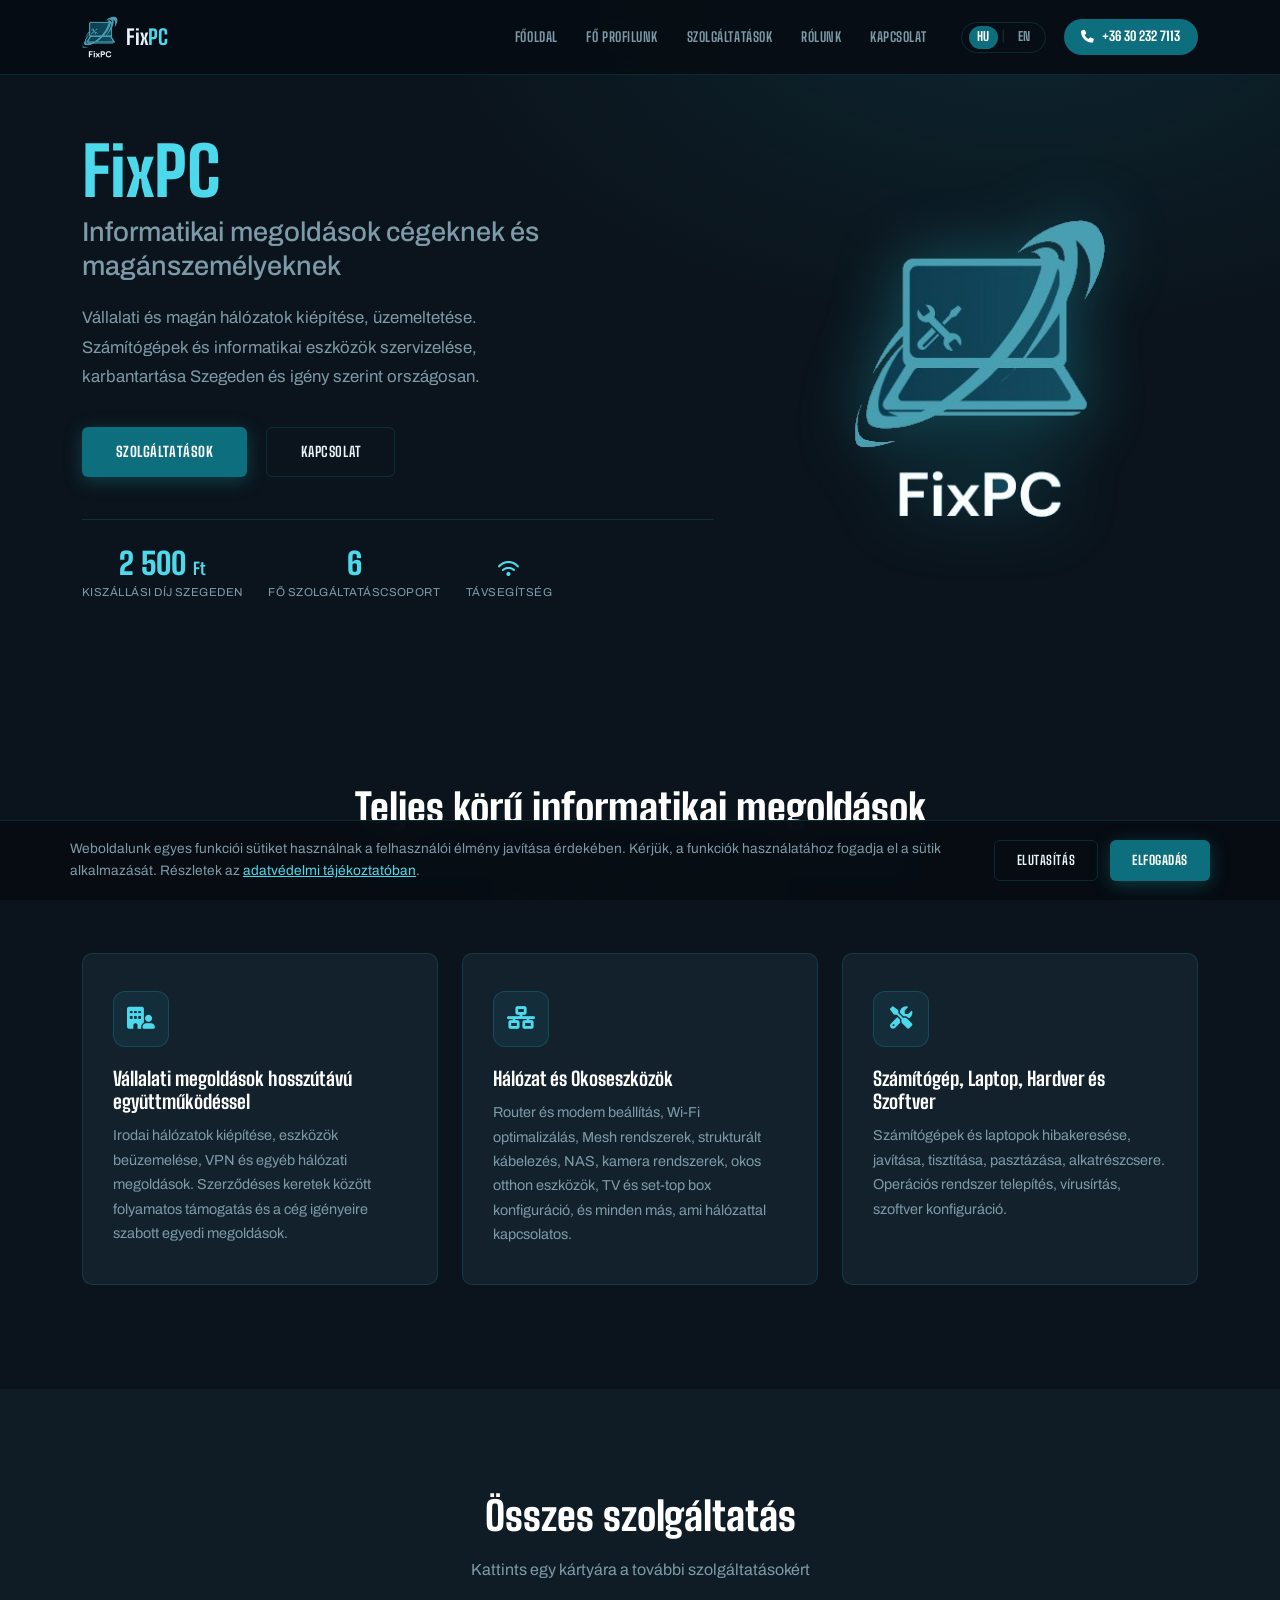
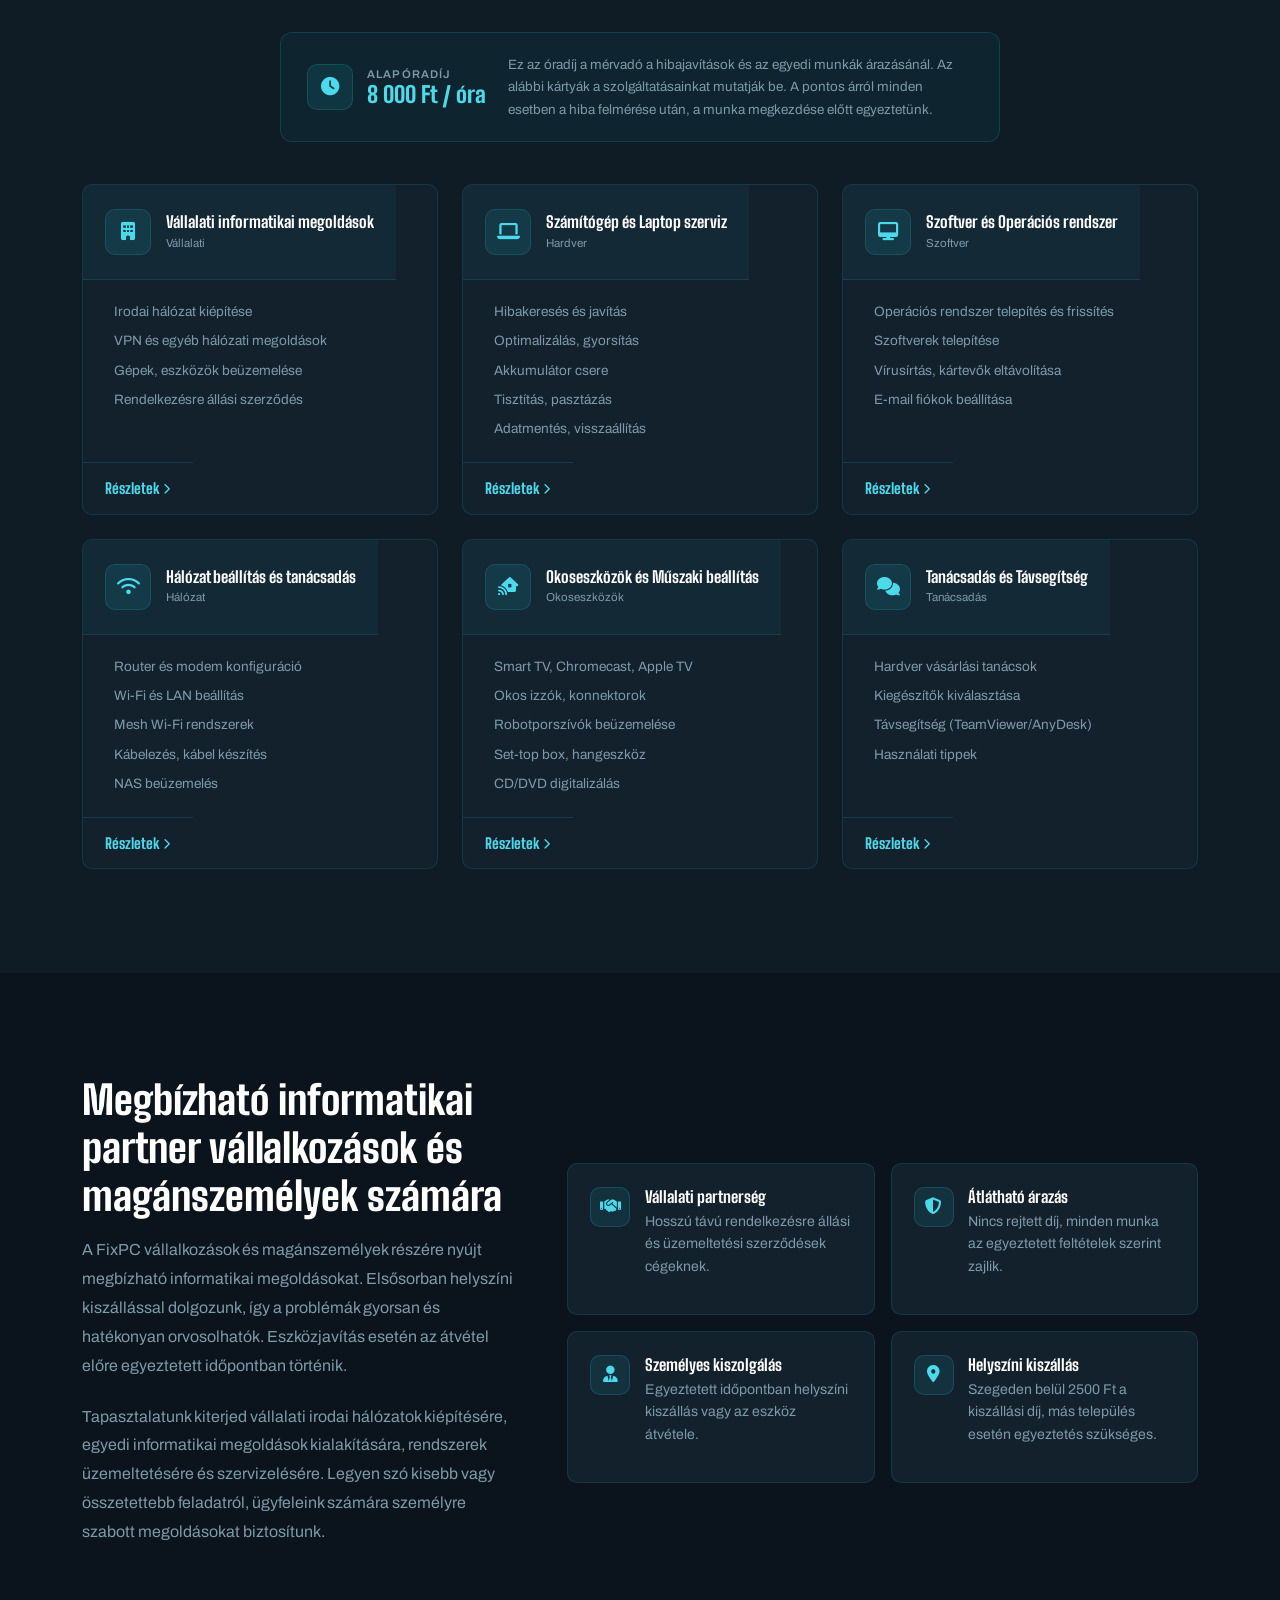
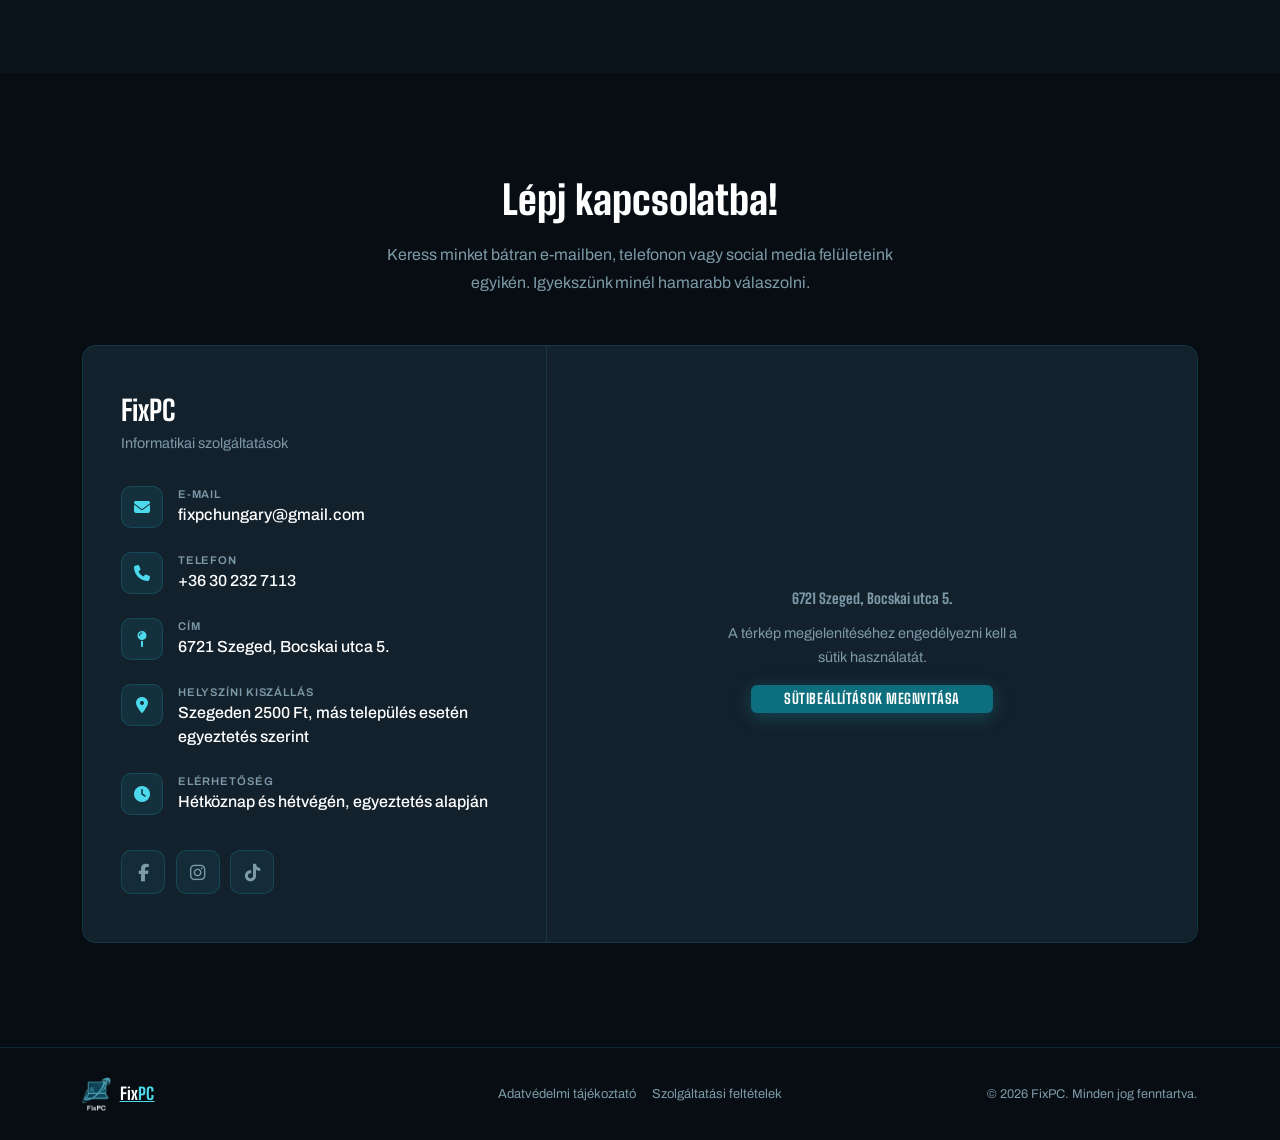
==== index.html @ 089d27c3 "Create cookie banner" ====
<!DOCTYPE html>
<html lang="hu">
<head>
    <meta charset="utf-8" />
    <meta name="viewport" content="width=device-width, initial-scale=1, shrink-to-fit=no" />
    <meta name="description" content="FixPC – Számítógép és laptop szerviz, hálózat beállítás, okoseszközök, IT tanácsadás Szegeden." />
    <title>FixPC – IT Szolgáltatások | Szeged</title>
    <link rel="icon" type="image/png" href="assets/img/Logo.png" />
    <!-- Minden eszköz helyben tárolva – nincs külső CDN-kérés -->
    <link rel="preload" href="assets/fonts/BigShoulders-800-latin.woff2" as="font" type="font/woff2" crossorigin />
    <link rel="preload" href="assets/fonts/BigShoulders-800-latinext.woff2" as="font" type="font/woff2" crossorigin />
    <link rel="preload" href="assets/fonts/Archivo-400-latin.woff2" as="font" type="font/woff2" crossorigin />
    <link rel="preload" href="assets/fonts/Archivo-400-latinext.woff2" as="font" type="font/woff2" crossorigin />
    <link rel="stylesheet" href="vendor/bootstrap.min.css" />
    <link rel="stylesheet" href="css/fonts.css" />
    <link rel="stylesheet" href="css/fontawesome.css" />
    <link rel="stylesheet" href="css/style.css" />
</head>
<body id="page-top">
<!-- Refined-original direction: the site's original dark teal/cyan look, kept close to what was already working, with the AI-generic tells (animated grid background, generic template cards, overused default fonts) removed. Motion is intentionally minimal: a floating hero logo and standard hover feedback are the only animation. See DESIGN.md. -->

<!-- ══════════════ NAVBAR ══════════════ -->
<nav class="navbar navbar-expand-lg fixed-top" id="mainNav">
    <div class="container">
        <a class="navbar-brand" href="#page-top">
            <img src="assets/img/logo-trimmed.png" class="brand-mark" alt="" aria-hidden="true" />
            <span class="brand-word">Fix<span class="pc">PC</span></span>
        </a>
        <button class="navbar-toggler" type="button" data-bs-toggle="collapse" data-bs-target="#navResp" aria-controls="navResp" aria-expanded="false" aria-label="Navigáció">
            <i class="fas fa-bars" aria-hidden="true"></i>
        </button>
        <div class="collapse navbar-collapse" id="navResp">
            <ul class="navbar-nav ms-auto py-4 py-lg-0 align-items-lg-center">
                <li class="nav-item"><a class="nav-link" href="#page-top">Főoldal</a></li>
                <li class="nav-item"><a class="nav-link" href="#services">Fő profilunk</a></li>
                <li class="nav-item"><a class="nav-link" href="#portfolio">Szolgáltatások</a></li>
                <li class="nav-item"><a class="nav-link" href="#about">Rólunk</a></li>
                <li class="nav-item"><a class="nav-link" href="#contact">Kapcsolat</a></li>
                <li class="nav-item ms-lg-2">
                    <div class="lang-toggle">
                        <a href="index.html" class="active" aria-current="true">HU</a>
                        <span>|</span>
                        <a href="index-en.html">EN</a>
                    </div>
                </li>
                <li class="nav-item">
                    <a class="nav-cta" href="tel:+36302327113"><i class="fas fa-phone" aria-hidden="true"></i> +36 30 232 7113</a>
                </li>
            </ul>
        </div>
    </div>
</nav>

<!-- ══════════════ HERO ══════════════ -->
<section id="hero">
    <div class="container">
        <div class="row align-items-center g-4 g-lg-5">

            <div class="col-lg-7">
                <div class="hero-content">
                    <h1 class="hero-title">
                        <span class="hl">FixPC</span>
                        <span class="hero-tagline">Informatikai megoldások cégeknek és magánszemélyeknek</span>
                    </h1>

                    <p class="hero-sub">
                        Vállalati és magán hálózatok kiépítése, üzemeltetése. Számítógépek és
                        informatikai eszközök szervizelése, karbantartása Szegeden és igény szerint országosan.
                    </p>
                    <div>
                        <a class="btn-main" href="#portfolio">Szolgáltatások</a>
                        <a class="btn-out"  href="#contact">Kapcsolat</a>
                    </div>
                    <div class="hero-stats">
                        <div>
                            <div class="stat-num">2 500 <span class="stat-unit">Ft</span></div>
                            <div class="stat-lbl">Kiszállási díj Szegeden</div>
                        </div>
                        <div>
                            <div class="stat-num">6</div>
                            <div class="stat-lbl">Fő szolgáltatáscsoport</div>
                        </div>
                        <div>
                            <div class="stat-num"><i class="fas fa-wifi stat-unit" aria-hidden="true"></i></div>
                            <div class="stat-lbl">Távsegítség</div>
                        </div>
                    </div>
                </div>
            </div>

            <div class="col-lg-5 hero-logo-wrap">
                <div class="hero-logo-halo" aria-hidden="true"></div>
                <img src="assets/img/logo-trimmed.png" class="hero-logo-img" alt="FixPC" />
            </div>

        </div>
    </div>
</section>

<!-- ══════════════ SERVICES (top 3) ══════════════ -->
<section class="sec sec-paper" id="services">
    <div class="container">
        <div class="text-center mb-5 fade-in">
            <h2 class="sec-title">Teljes körű informatikai megoldások</h2>
            <p class="sec-sub">Minden egy helyen, legyen szó akár egy számítógép, laptop szervizeléséről, vagy egy teljes irodai hálózat kiépítéséről.</p>
        </div>
        <div class="row g-4 svc-grid">
            <div class="col-lg-4 fade-in">
                <div class="svc-card">
                    <div class="svc-icon"><i class="fas fa-building-user" aria-hidden="true"></i></div>
                    <h3>Vállalati megoldások hosszútávú együttműködéssel</h3>
                    <p>Irodai hálózatok kiépítése, eszközök beüzemelése, VPN és egyéb hálózati megoldások. Szerződéses keretek között folyamatos támogatás és a cég igényeire szabott egyedi megoldások.</p>
                </div>
            </div>
            <div class="col-lg-4 fade-in">
                <div class="svc-card">
                    <div class="svc-icon"><i class="fas fa-network-wired" aria-hidden="true"></i></div>
                    <h3>Hálózat és Okoseszközök</h3>
                    <p>Router és modem beállítás, Wi-Fi optimalizálás, Mesh rendszerek, strukturált kábelezés, NAS, kamera rendszerek, okos otthon eszközök, TV és set-top box konfiguráció, és minden más, ami hálózattal kapcsolatos.</p>
                </div>
            </div>
            <div class="col-lg-4 fade-in">
                <div class="svc-card">
                    <div class="svc-icon"><i class="fas fa-screwdriver-wrench" aria-hidden="true"></i></div>
                    <h3>Számítógép, Laptop, Hardver és Szoftver</h3>
                    <p>Számítógépek és laptopok hibakeresése, javítása, tisztítása, pasztázása, alkatrészcsere. Operációs rendszer telepítés, vírusírtás, szoftver konfiguráció.</p>
                </div>
            </div>
        </div>
    </div>
</section>

<!-- ══════════════ PORTFOLIO / RÉSZLETES SZOLGÁLTATÁSOK ══════════════ -->
<section class="sec sec-deep" id="portfolio">
    <div class="container">
        <div class="text-center mb-5 fade-in">
            <h2 class="sec-title">Összes szolgáltatás</h2>
            <p class="sec-sub">Kattints egy kártyára a további szolgáltatásokért</p>
        </div>

        <div class="rate-box fade-in">
            <div class="rate-main">
                <i class="fas fa-clock" aria-hidden="true"></i>
                <div>
                    <div class="rate-lbl">Alap óradíj</div>
                    <div class="rate-val">8 000 Ft / óra</div>
                </div>
            </div>
            <p class="rate-note">
                Ez az óradíj a mérvadó a hibajavítások és az egyedi munkák árazásánál.
                Az alábbi kártyák a szolgáltatásainkat mutatják be. A pontos árról minden esetben
                a hiba felmérése után, a munka megkezdése előtt egyeztetünk.
            </p>
        </div>

        <div class="row g-4" id="portfolio-grid">

            <!-- ── Kártya 6: Vállalati ── -->
            <div class="col-lg-4 col-md-6 portfolio-item fade-in">
                <button type="button" class="p-card" data-bs-toggle="modal" data-bs-target="#m6">
                    <div class="p-card-head">
                        <div class="p-card-icon"><i class="fas fa-building" aria-hidden="true"></i></div>
                        <div>
                            <h3>Vállalati informatikai megoldások</h3>
                            <div class="cat">Vállalati</div>
                        </div>
                    </div>
                    <div class="p-card-body">
                        <ul>
                            <li><i class="fas fa-check" aria-hidden="true"></i>Irodai hálózat kiépítése</li>
                            <li><i class="fas fa-check" aria-hidden="true"></i>VPN és egyéb hálózati megoldások</li>
                            <li><i class="fas fa-check" aria-hidden="true"></i>Gépek, eszközök beüzemelése</li>
                            <li><i class="fas fa-check" aria-hidden="true"></i>Rendelkezésre állási szerződés</li>
                        </ul>
                    </div>
                    <div class="p-card-foot">
                        <span class="details-link">Részletek <i class="fas fa-chevron-right fa-xs" aria-hidden="true"></i></span>
                    </div>
                </button>
            </div>

            <!-- ── Kártya 1: Hardver szerviz ── -->
            <div class="col-lg-4 col-md-6 portfolio-item fade-in">
                <button type="button" class="p-card" data-bs-toggle="modal" data-bs-target="#m1">
                    <div class="p-card-head">
                        <div class="p-card-icon"><i class="fas fa-laptop" aria-hidden="true"></i></div>
                        <div>
                            <h3>Számítógép és Laptop szerviz</h3>
                            <div class="cat">Hardver</div>
                        </div>
                    </div>
                    <div class="p-card-body">
                        <ul>
                            <li><i class="fas fa-check" aria-hidden="true"></i>Hibakeresés és javítás</li>
                            <li><i class="fas fa-check" aria-hidden="true"></i>Optimalizálás, gyorsítás</li>
                            <li><i class="fas fa-check" aria-hidden="true"></i>Akkumulátor csere</li>
                            <li><i class="fas fa-check" aria-hidden="true"></i>Tisztítás, pasztázás</li>
                            <li><i class="fas fa-check" aria-hidden="true"></i>Adatmentés, visszaállítás</li>
                        </ul>
                    </div>
                    <div class="p-card-foot">
                        <span class="details-link">Részletek <i class="fas fa-chevron-right fa-xs" aria-hidden="true"></i></span>
                    </div>
                </button>
            </div>

            <!-- ── Kártya 2: Szoftver és Operációs rendszer ── -->
            <div class="col-lg-4 col-md-6 portfolio-item fade-in">
                <button type="button" class="p-card" data-bs-toggle="modal" data-bs-target="#m2">
                    <div class="p-card-head">
                        <div class="p-card-icon"><i class="fas fa-desktop" aria-hidden="true"></i></div>
                        <div>
                            <h3>Szoftver és Operációs rendszer</h3>
                            <div class="cat">Szoftver</div>
                        </div>
                    </div>
                    <div class="p-card-body">
                        <ul>
                            <li><i class="fas fa-check" aria-hidden="true"></i>Operációs rendszer telepítés és frissítés</li>
                            <li><i class="fas fa-check" aria-hidden="true"></i>Szoftverek telepítése</li>
                            <li><i class="fas fa-check" aria-hidden="true"></i>Vírusírtás, kártevők eltávolítása</li>
                            <li><i class="fas fa-check" aria-hidden="true"></i>E-mail fiókok beállítása</li>
                        </ul>
                    </div>
                    <div class="p-card-foot">
                        <span class="details-link">Részletek <i class="fas fa-chevron-right fa-xs" aria-hidden="true"></i></span>
                    </div>
                </button>
            </div>

            <!-- ── Kártya 3: Hálózat ── -->
            <div class="col-lg-4 col-md-6 portfolio-item fade-in">
                <button type="button" class="p-card" data-bs-toggle="modal" data-bs-target="#m3">
                    <div class="p-card-head">
                        <div class="p-card-icon"><i class="fas fa-wifi" aria-hidden="true"></i></div>
                        <div>
                            <h3>Hálózat beállítás és tanácsadás</h3>
                            <div class="cat">Hálózat</div>
                        </div>
                    </div>
                    <div class="p-card-body">
                        <ul>
                            <li><i class="fas fa-check" aria-hidden="true"></i>Router és modem konfiguráció</li>
                            <li><i class="fas fa-check" aria-hidden="true"></i>Wi-Fi és LAN beállítás</li>
                            <li><i class="fas fa-check" aria-hidden="true"></i>Mesh Wi-Fi rendszerek</li>
                            <li><i class="fas fa-check" aria-hidden="true"></i>Kábelezés, kábel készítés</li>
                            <li><i class="fas fa-check" aria-hidden="true"></i>NAS beüzemelés</li>
                        </ul>
                    </div>
                    <div class="p-card-foot">
                        <span class="details-link">Részletek <i class="fas fa-chevron-right fa-xs" aria-hidden="true"></i></span>
                    </div>
                </button>
            </div>

            <!-- ── Kártya 4: Okoseszközök ── -->
            <div class="col-lg-4 col-md-6 portfolio-item fade-in">
                <button type="button" class="p-card" data-bs-toggle="modal" data-bs-target="#m4">
                    <div class="p-card-head">
                        <div class="p-card-icon"><i class="fas fa-house-signal" aria-hidden="true"></i></div>
                        <div>
                            <h3>Okoseszközök és Műszaki beállítás</h3>
                            <div class="cat">Okoseszközök</div>
                        </div>
                    </div>
                    <div class="p-card-body">
                        <ul>
                            <li><i class="fas fa-check" aria-hidden="true"></i>Smart TV, Chromecast, Apple TV</li>
                            <li><i class="fas fa-check" aria-hidden="true"></i>Okos izzók, konnektorok</li>
                            <li><i class="fas fa-check" aria-hidden="true"></i>Robotporszívók beüzemelése</li>
                            <li><i class="fas fa-check" aria-hidden="true"></i>Set-top box, hangeszköz</li>
                            <li><i class="fas fa-check" aria-hidden="true"></i>CD/DVD digitalizálás</li>
                        </ul>
                    </div>
                    <div class="p-card-foot">
                        <span class="details-link">Részletek <i class="fas fa-chevron-right fa-xs" aria-hidden="true"></i></span>
                    </div>
                </button>
            </div>

            <!-- ── Kártya 5: Tanácsadás & Távsegítség ── -->
            <div class="col-lg-4 col-md-6 portfolio-item fade-in">
                <button type="button" class="p-card" data-bs-toggle="modal" data-bs-target="#m5">
                    <div class="p-card-head">
                        <div class="p-card-icon"><i class="fas fa-comments" aria-hidden="true"></i></div>
                        <div>
                            <h3>Tanácsadás és Távsegítség</h3>
                            <div class="cat">Tanácsadás</div>
                        </div>
                    </div>
                    <div class="p-card-body">
                        <ul>
                            <li><i class="fas fa-check" aria-hidden="true"></i>Hardver vásárlási tanácsok</li>
                            <li><i class="fas fa-check" aria-hidden="true"></i>Kiegészítők kiválasztása</li>
                            <li><i class="fas fa-check" aria-hidden="true"></i>Távsegítség (TeamViewer/AnyDesk)</li>
                            <li><i class="fas fa-check" aria-hidden="true"></i>Használati tippek</li>
                        </ul>
                    </div>
                    <div class="p-card-foot">
                        <span class="details-link">Részletek <i class="fas fa-chevron-right fa-xs" aria-hidden="true"></i></span>
                    </div>
                </button>
            </div>

        </div><!-- /portfolio-grid -->
    </div>
</section>

<!-- ══════════════ ABOUT / GARANCIÁK ══════════════ -->
<section class="sec sec-paper" id="about">
    <div class="container">
        <div class="row align-items-center g-5">
            <div class="col-lg-5 fade-in about-copy">
                <h2 class="sec-title">Megbízható informatikai partner vállalkozások és magánszemélyek számára</h2>
                <p>
                    A FixPC vállalkozások és magánszemélyek részére nyújt megbízható informatikai
                    megoldásokat. Elsősorban helyszíni kiszállással dolgozunk, így a problémák
                    gyorsan és hatékonyan orvosolhatók. Eszközjavítás esetén az átvétel előre
                    egyeztetett időpontban történik.
                </p>
                <p>
                    Tapasztalatunk kiterjed vállalati irodai hálózatok kiépítésére, egyedi informatikai
                    megoldások kialakítására, rendszerek üzemeltetésére és szervizelésére. Legyen szó
                    kisebb vagy összetettebb feladatról, ügyfeleink számára személyre szabott megoldásokat
                    biztosítunk.
                </p>
            </div>
            <div class="col-lg-7 fade-in">
                <div class="row g-3">
                    <div class="col-sm-6">
                        <div class="about-card">
                            <div class="check-badge"><i class="fas fa-handshake" aria-hidden="true"></i></div>
                            <div>
                                <h3>Vállalati partnerség</h3>
                                <p>Hosszú távú rendelkezésre állási és üzemeltetési szerződések cégeknek.</p>
                            </div>
                        </div>
                    </div>
                    <div class="col-sm-6">
                        <div class="about-card">
                            <div class="check-badge"><i class="fas fa-shield-halved" aria-hidden="true"></i></div>
                            <div>
                                <h3>Átlátható árazás</h3>
                                <p>Nincs rejtett díj, minden munka az egyeztetett feltételek szerint zajlik.</p>
                            </div>
                        </div>
                    </div>
                    <div class="col-sm-6">
                        <div class="about-card">
                            <div class="check-badge"><i class="fas fa-user-tie" aria-hidden="true"></i></div>
                            <div>
                                <h3>Személyes kiszolgálás</h3>
                                <p>Egyeztetett időpontban helyszíni kiszállás vagy az eszköz átvétele.</p>
                            </div>
                        </div>
                    </div>
                    <div class="col-sm-6">
                        <div class="about-card">
                            <div class="check-badge"><i class="fas fa-location-dot" aria-hidden="true"></i></div>
                            <div>
                                <h3>Helyszíni kiszállás</h3>
                                <p>Szegeden belül 2500 Ft a kiszállási díj, más település esetén egyeztetés szükséges.</p>
                            </div>
                        </div>
                    </div>
                </div>
            </div>
        </div>
    </div>
</section>

<!-- ══════════════ CONTACT ══════════════ -->
<section class="sec sec-night" id="contact">
    <div class="container">
        <div class="text-center mb-5 fade-in">
            <h2 class="sec-title">Lépj kapcsolatba!</h2>
            <p class="sec-sub">Keress minket bátran e-mailben, telefonon vagy social media felületeink egyikén. Igyekszünk minél hamarabb válaszolni.</p>
        </div>

        <div class="contact-wrap fade-in">
            <div class="row g-0">
                <!-- Bal panel -->
                <div class="col-lg-5">
                    <div class="c-panel-left h-100">
                        <h3>FixPC</h3>
                        <p class="c-sub">Informatikai szolgáltatások</p>

                        <div class="c-item">
                            <div class="c-icon"><i class="fas fa-envelope" aria-hidden="true"></i></div>
                            <div>
                                <div class="c-lbl">E-mail</div>
                                <div class="c-val"><a href="mailto:fixpchungary@gmail.com">fixpchungary@gmail.com</a></div>
                            </div>
                        </div>
                        <div class="c-item">
                            <div class="c-icon"><i class="fas fa-phone" aria-hidden="true"></i></div>
                            <div>
                                <div class="c-lbl">Telefon</div>
                                <div class="c-val"><a href="tel:+36302327113">+36 30 232 7113</a></div>
                            </div>
                        </div>
                        <div class="c-item">
                            <div class="c-icon"><i class="fas fa-map-pin" aria-hidden="true"></i></div>
                            <div>
                                <div class="c-lbl">Cím</div>
                                <div class="c-val">6721 Szeged, Bocskai utca 5.</div>
                            </div>
                        </div>
                        <div class="c-item">
                            <div class="c-icon"><i class="fas fa-location-dot" aria-hidden="true"></i></div>
                            <div>
                                <div class="c-lbl">Helyszíni kiszállás</div>
                                <div class="c-val">Szegeden 2500 Ft, más település esetén egyeztetés szerint</div>
                            </div>
                        </div>
                        <div class="c-item">
                            <div class="c-icon"><i class="fas fa-clock" aria-hidden="true"></i></div>
                            <div>
                                <div class="c-lbl">Elérhetőség</div>
                                <div class="c-val">Hétköznap és hétvégén, egyeztetés alapján</div>
                            </div>
                        </div>

                        <div class="social-row">
                            <a href="https://www.facebook.com/FixPCSzeged/" target="_blank" rel="noopener" class="soc-btn" title="Facebook" aria-label="FixPC Facebook oldala">
                                <i class="fab fa-facebook-f" aria-hidden="true"></i>
                            </a>
                            <a href="https://www.instagram.com/fixpchungary" target="_blank" rel="noopener" class="soc-btn" title="Instagram" aria-label="FixPC Instagram oldala">
                                <i class="fab fa-instagram" aria-hidden="true"></i>
                            </a>
                            <a href="https://www.tiktok.com/@fixpchungary" target="_blank" rel="noopener" class="soc-btn" title="TikTok" aria-label="FixPC TikTok oldala">
                                <i class="fab fa-tiktok" aria-hidden="true"></i>
                            </a>
                        </div>
                    </div>
                </div>
                <!-- Jobb panel -->
                <div class="col-lg-7">
                    <div class="c-panel-right c-panel-map h-100">
                        <div class="map-wrap">
                            <div class="map-consent" id="mapConsent">
                                <i class="fas fa-map-location-dot" aria-hidden="true"></i>
                                <p class="map-consent-address">6721 Szeged, Bocskai utca 5.</p>
                                <p>A térkép megjelenítéséhez engedélyezni kell a sütik használatát.</p>
                                <button type="button" class="btn-main" id="mapConsentBtn">Sütibeállítások megnyitása</button>
                            </div>
                            <button type="button" class="map-wake" data-map-wake aria-label="Térkép aktiválása görgetéshez">
                                <i class="fas fa-location-dot" aria-hidden="true"></i>
                            </button>
                            <iframe
                                id="mapIframe"
                                data-src="https://www.google.com/maps/embed?pb=!1m18!1m12!1m3!1d2758.6304571776454!2d20.14565387673573!3d46.25757378015459!2m3!1f0!2f0!3f0!3m2!1i1024!2i768!4f13.1!3m3!1m2!1s0x4744880cb0ceeddf%3A0xbdc6b4c98947dcdf!2sSzeged%2C%20Bocskai%20u.%205%2C%206721!5e0!3m2!1shu!2shu!4v1785677727695!5m2!1shu!2shu"
                                title="FixPC, 6721 Szeged, Bocskai utca 5. térkép"
                                loading="lazy"
                                allowfullscreen
                                referrerpolicy="strict-origin-when-cross-origin"></iframe>
                        </div>
                    </div>
                </div>
            </div>
        </div>
    </div>
</section>

<!-- ══════════════ FOOTER ══════════════ -->
<footer>
    <div class="container">
        <div class="row align-items-center g-3">
            <div class="col-md-3 foot-logo">
                <a href="index.html" class="foot-logo">
                    <img src="assets/img/logo-trimmed.png" alt="" aria-hidden="true" />
                    <span class="brand-word">Fix<span class="pc">PC</span></span>
                </a>
            </div>
            <div class="col-md-6 text-center">
                <div class="foot-links justify-content-center d-flex flex-wrap gap-3">
                    <a href="privacy-policy.html">Adatvédelmi tájékoztató</a>
                    <a href="terms.html">Szolgáltatási feltételek</a>
                </div>
            </div>
            <div class="col-md-3 text-md-end">
                <div class="foot-copy">© <span id="year"></span> FixPC. Minden jog fenntartva.</div>
            </div>
        </div>
    </div>
</footer>

<!-- Mobil hívógomb -->
<a class="tap-call" href="tel:+36302327113" aria-label="Hívás: +36 30 232 7113">
    <i class="fas fa-phone" aria-hidden="true"></i>
</a>

<!-- ══════════════ COOKIE BANNER ══════════════ -->
<div class="cookie-banner" id="cookieBanner" role="dialog" aria-live="polite" aria-label="Sütik kezelése">
    <div class="cookie-banner-inner">
        <p>Weboldalunk egyes funkciói sütiket használnak a felhasználói élmény javítása érdekében. Kérjük, a funkciók használatához fogadja el a sütik alkalmazását. Részletek az <a href="privacy-policy.html">adatvédelmi tájékoztatóban</a>.</p>
        <div class="cookie-banner-actions">
            <button type="button" class="btn-out" id="cookieReject">Elutasítás</button>
            <button type="button" class="btn-main" id="cookieAccept">Elfogadás</button>
        </div>
    </div>
</div>

<!-- ══════════════ MODALS ══════════════ -->

<!-- M1: Számítógép & Laptop szerviz -->
<div class="modal fade portfolio-modal" id="m1" tabindex="-1" aria-hidden="true" aria-labelledby="m1Title">
    <div class="modal-dialog modal-dialog-centered modal-dialog-scrollable">
        <div class="modal-content">
            <div class="modal-header">
                <div style="display:flex;align-items:center;gap:.9rem">
                    <div class="p-card-icon"><i class="fas fa-laptop" aria-hidden="true"></i></div>
                    <h2 class="modal-title" id="m1Title">Számítógép és Laptop szerviz</h2>
                </div>
                <button type="button" class="btn-close" data-bs-dismiss="modal" aria-label="Bezárás"></button>
            </div>
            <div class="modal-body">
                <p class="modal-intro">Teljes körű hardver szerviz számítógépekhez és laptopokhoz.</p>
                <div class="svc-group-label">Hibaelhárítás</div>
                <div class="svc-line">
                    <div class="svc-line-name"><i class="fas fa-magnifying-glass" aria-hidden="true"></i>Hibakeresés és diagnosztika</div>
                </div>
                <div class="svc-line">
                    <div class="svc-line-name"><i class="fas fa-wrench" aria-hidden="true"></i>Javítás</div>
                </div>
                <div class="svc-line">
                    <div class="svc-line-name"><i class="fas fa-gauge-high" aria-hidden="true"></i>Számítógép / laptop optimalizálása, gyorsítása</div>
                </div>
                <div class="svc-group-label">Karbantartás</div>
                <div class="svc-line">
                    <div class="svc-line-name"><i class="fas fa-battery-half" aria-hidden="true"></i>Laptop akkumulátor csere</div>
                </div>
                <div class="svc-line">
                    <div class="svc-line-name"><i class="fas fa-microchip" aria-hidden="true"></i>Hardver csere / bővítés (RAM, SSD stb.)</div>
                </div>
                <div class="svc-line">
                    <div class="svc-line-name"><i class="fas fa-broom" aria-hidden="true"></i>Belső tisztítás (por eltávolítás)</div>
                </div>
                <div class="svc-line">
                    <div class="svc-line-name"><i class="fas fa-temperature-half" aria-hidden="true"></i>Termikus paszta csere (pasztázás)</div>
                </div>
                <div class="svc-group-label">Adatmentés</div>
                <div class="svc-line">
                    <div class="svc-line-name"><i class="fas fa-hard-drive" aria-hidden="true"></i>Adatmentés (meglévő meghajtóról)</div>
                </div>
                <div class="svc-line">
                    <div class="svc-line-name"><i class="fas fa-rotate-left" aria-hidden="true"></i>Adatvisszaállítás (törölt / sérült)</div>
                </div>
                <div class="modal-callout">
                    <i class="fas fa-info-circle me-1" aria-hidden="true"></i>
                    <strong>Kiszállás Szegeden belül: 2 500 Ft.</strong> Alap óradíj: 8 000 Ft / óra, az alkatrészek ára ezen felül értendő. A pontos árról a hiba felmérése után, a munka megkezdése előtt egyeztetünk.
                </div>
                <a class="modal-contact-cta" href="#contact"><i class="fas fa-envelope" aria-hidden="true"></i>Kapcsolatfelvétel</a>
            </div>
        </div>
    </div>
</div>

<!-- M2: Szoftver és Operációs rendszer -->
<div class="modal fade portfolio-modal" id="m2" tabindex="-1" aria-hidden="true" aria-labelledby="m2Title">
    <div class="modal-dialog modal-dialog-centered modal-dialog-scrollable">
        <div class="modal-content">
            <div class="modal-header">
                <div style="display:flex;align-items:center;gap:.9rem">
                    <div class="p-card-icon"><i class="fas fa-desktop" aria-hidden="true"></i></div>
                    <h2 class="modal-title" id="m2Title">Szoftver és Operációs rendszer</h2>
                </div>
                <button type="button" class="btn-close" data-bs-dismiss="modal" aria-label="Bezárás"></button>
            </div>
            <div class="modal-body">
                <p class="modal-intro">Szoftver telepítéstől a vírusírtáson át az e-mail beállításig minden, Windows és Linux rendszereken egyaránt.</p>
                <div class="svc-line">
                    <div class="svc-line-name"><i class="fas fa-download" aria-hidden="true"></i>Operációs rendszer telepítés (Windows / Linux)</div>
                </div>
                <div class="svc-line">
                    <div class="svc-line-name"><i class="fas fa-arrow-up-right-dots" aria-hidden="true"></i>Operációs rendszer frissítés, migráció</div>
                </div>
                <div class="svc-line">
                    <div class="svc-line-name"><i class="fas fa-compact-disc" aria-hidden="true"></i>Szoftverek telepítése és beállítása (Office, böngésző stb.)</div>
                </div>
                <div class="svc-line">
                    <div class="svc-line-name"><i class="fas fa-shield-virus" aria-hidden="true"></i>Vírusírtás, kártevők teljes eltávolítása</div>
                </div>
                <div class="svc-line">
                    <div class="svc-line-name"><i class="fas fa-envelope-circle-check" aria-hidden="true"></i>E-mail fiók beállítása (Outlook, Gmail, IMAP/POP)</div>
                </div>
                <div class="modal-callout">
                    <i class="fas fa-info-circle me-1" aria-hidden="true"></i>
                    <strong>Kiszállás Szegeden belül: 2 500 Ft.</strong> Alap óradíj: 8 000 Ft / óra, az alkatrészek ára ezen felül értendő. A pontos árról a hiba felmérése után, a munka megkezdése előtt egyeztetünk.
                </div>
                <a class="modal-contact-cta" href="#contact"><i class="fas fa-envelope" aria-hidden="true"></i>Kapcsolatfelvétel</a>
            </div>
        </div>
    </div>
</div>

<!-- M3: Hálózat -->
<div class="modal fade portfolio-modal" id="m3" tabindex="-1" aria-hidden="true" aria-labelledby="m3Title">
    <div class="modal-dialog modal-dialog-centered modal-dialog-scrollable">
        <div class="modal-content">
            <div class="modal-header">
                <div style="display:flex;align-items:center;gap:.9rem">
                    <div class="p-card-icon"><i class="fas fa-wifi" aria-hidden="true"></i></div>
                    <h2 class="modal-title" id="m3Title">Hálózat beállítás és tanácsadás</h2>
                </div>
                <button type="button" class="btn-close" data-bs-dismiss="modal" aria-label="Bezárás"></button>
            </div>
            <div class="modal-body">
                <p class="modal-intro">Otthoni és irodai hálózatok tervezése, kiépítése és konfigurálása, az egyszerű router beállítástól a komplex Mesh rendszerig.</p>
                <div class="svc-group-label">Wi-Fi és lefedettség</div>
                <div class="svc-line">
                    <div class="svc-line-name"><i class="fas fa-tower-broadcast" aria-hidden="true"></i>Router / modem konfiguráció</div>
                </div>
                <div class="svc-line">
                    <div class="svc-line-name"><i class="fas fa-wifi" aria-hidden="true"></i>Wi-Fi optimalizálás, csatorna beállítás</div>
                </div>
                <div class="svc-line">
                    <div class="svc-line-name"><i class="fas fa-circle-nodes" aria-hidden="true"></i>Mesh Wi-Fi rendszer beüzemelése</div>
                </div>
                <div class="svc-line">
                    <div class="svc-line-name"><i class="fas fa-signal" aria-hidden="true"></i>Wi-Fi hatótáv növelése (repeater, access point)</div>
                </div>
                <div class="svc-group-label">Vezetékes hálózat</div>
                <div class="svc-line">
                    <div class="svc-line-name"><i class="fas fa-ethernet" aria-hidden="true"></i>LAN hálózat kiépítése</div>
                </div>
                <div class="svc-line">
                    <div class="svc-line-name"><i class="fas fa-cable-car" aria-hidden="true"></i>Kábelezés, UTP kábel készítés, elvezetés</div>
                </div>
                <div class="svc-group-label">Csatlakoztatott eszközök</div>
                <div class="svc-line">
                    <div class="svc-line-name"><i class="fas fa-plug" aria-hidden="true"></i>Nyomtató / okoseszköz hálózatra csatlakoztatása</div>
                </div>
                <div class="svc-line">
                    <div class="svc-line-name"><i class="fas fa-camera" aria-hidden="true"></i>Kamera rendszerhez hálózati beállítások</div>
                </div>
                <div class="svc-line">
                    <div class="svc-line-name"><i class="fas fa-server" aria-hidden="true"></i>NAS beüzemelés</div>
                </div>
                <div class="modal-callout">
                    <i class="fas fa-info-circle me-1" aria-hidden="true"></i>
                    <strong>Kiszállás Szegeden belül: 2 500 Ft.</strong> Alap óradíj: 8 000 Ft / óra, az alkatrészek ára ezen felül értendő. A pontos árról a hiba felmérése után, a munka megkezdése előtt egyeztetünk. Összetettebb hálózati projekteknél egyedi árajánlatot adunk.
                </div>
                <a class="modal-contact-cta" href="#contact"><i class="fas fa-envelope" aria-hidden="true"></i>Kapcsolatfelvétel</a>
            </div>
        </div>
    </div>
</div>

<!-- M4: Okoseszközök -->
<div class="modal fade portfolio-modal" id="m4" tabindex="-1" aria-hidden="true" aria-labelledby="m4Title">
    <div class="modal-dialog modal-dialog-centered modal-dialog-scrollable">
        <div class="modal-content">
            <div class="modal-header">
                <div style="display:flex;align-items:center;gap:.9rem">
                    <div class="p-card-icon"><i class="fas fa-house-signal" aria-hidden="true"></i></div>
                    <h2 class="modal-title" id="m4Title">Okoseszközök és Műszaki beállítások</h2>
                </div>
                <button type="button" class="btn-close" data-bs-dismiss="modal" aria-label="Bezárás"></button>
            </div>
            <div class="modal-body">
                <p class="modal-intro">Modern okoseszközök beüzemelése és konfigurálása, hogy minden a helyén legyen.</p>
                <div class="svc-group-label">Szórakoztató elektronika</div>
                <div class="svc-line">
                    <div class="svc-line-name"><i class="fas fa-tv" aria-hidden="true"></i>TV / Smart TV bekonfigurálás, alkalmazások beállítása</div>
                </div>
                <div class="svc-line">
                    <div class="svc-line-name"><i class="fas fa-satellite-dish" aria-hidden="true"></i>Set-top box, hangeszköz beállítás</div>
                </div>
                <div class="svc-line">
                    <div class="svc-line-name"><i class="fab fa-chromecast" style="font-size:.82rem" aria-hidden="true"></i>Chromecast / Apple TV / Android TV beállítás</div>
                </div>
                <div class="svc-line">
                    <div class="svc-line-name"><i class="fas fa-compact-disc" aria-hidden="true"></i>CD / DVD digitalizálás</div>
                </div>
                <div class="svc-group-label">Okosotthon</div>
                <div class="svc-line">
                    <div class="svc-line-name"><i class="fas fa-lightbulb" aria-hidden="true"></i>Okos izzók, okos konnektorok beüzemelése</div>
                </div>
                <div class="svc-line">
                    <div class="svc-line-name"><i class="fas fa-robot" aria-hidden="true"></i>Robotporszívó beüzemelése, térképezése</div>
                </div>
                <div class="svc-line">
                    <div class="svc-line-name"><i class="fas fa-home" aria-hidden="true"></i>Egyéb okoseszközök konfigurálása</div>
                </div>
                <div class="modal-callout">
                    <i class="fas fa-info-circle me-1" aria-hidden="true"></i>
                    <strong>Kiszállás Szegeden belül: 2 500 Ft.</strong> Alap óradíj: 8 000 Ft / óra, az alkatrészek ára ezen felül értendő. A pontos árról a hiba felmérése után, a munka megkezdése előtt egyeztetünk.
                </div>
                <a class="modal-contact-cta" href="#contact"><i class="fas fa-envelope" aria-hidden="true"></i>Kapcsolatfelvétel</a>
            </div>
        </div>
    </div>
</div>

<!-- M5: Tanácsadás & Távsegítség -->
<div class="modal fade portfolio-modal" id="m5" tabindex="-1" aria-hidden="true" aria-labelledby="m5Title">
    <div class="modal-dialog modal-dialog-centered modal-dialog-scrollable">
        <div class="modal-content">
            <div class="modal-header">
                <div style="display:flex;align-items:center;gap:.9rem">
                    <div class="p-card-icon"><i class="fas fa-comments" aria-hidden="true"></i></div>
                    <h2 class="modal-title" id="m5Title">Tanácsadás és Távsegítség</h2>
                </div>
                <button type="button" class="btn-close" data-bs-dismiss="modal" aria-label="Bezárás"></button>
            </div>
            <div class="modal-body">
                <p class="modal-intro">Vásárlás előtt állsz? Segítségre van szükséged? Szívesen segítünk megtalálni a számodra ideális megoldást.</p>
                <div class="svc-line">
                    <div class="svc-line-name"><i class="fas fa-laptop" aria-hidden="true"></i>Számítógép / laptop vásárlási tanácsadás</div>
                </div>
                <div class="svc-line">
                    <div class="svc-line-name"><i class="fas fa-memory" aria-hidden="true"></i>Hardver / kiegészítő kiválasztása (RAM, SSD, monitor stb.)</div>
                </div>
                <div class="svc-line">
                    <div class="svc-line-name"><i class="fas fa-lightbulb" aria-hidden="true"></i>Általános informatikai tippek, optimalizálás</div>
                </div>
                <div class="svc-line">
                    <div class="svc-line-name"><i class="fas fa-display" aria-hidden="true"></i>Távsegítség TeamViewer / AnyDesk segítségével</div>
                </div>
                <div class="modal-callout is-warning">
                    <div class="callout-flag"><i class="fas fa-exclamation-circle" aria-hidden="true"></i>Figyelem</div>
                    <strong>Távsegítség:</strong> Meglévő ügyfelek részére, vagy előzetes konzultáció után érhető el. Új ügyfeleknek először személyes vagy telefonos egyeztetést javaslunk.
                </div>
                <a class="modal-contact-cta" href="#contact"><i class="fas fa-envelope" aria-hidden="true"></i>Kapcsolatfelvétel</a>
            </div>
        </div>
    </div>
</div>

<!-- M6: Vállalati -->
<div class="modal fade portfolio-modal" id="m6" tabindex="-1" aria-hidden="true" aria-labelledby="m6Title">
    <div class="modal-dialog modal-dialog-centered modal-dialog-scrollable">
        <div class="modal-content">
            <div class="modal-header">
                <div style="display:flex;align-items:center;gap:.9rem">
                    <div class="p-card-icon"><i class="fas fa-building" aria-hidden="true"></i></div>
                    <h2 class="modal-title" id="m6Title">Vállalati informatikai megoldások</h2>
                </div>
                <button type="button" class="btn-close" data-bs-dismiss="modal" aria-label="Bezárás"></button>
            </div>
            <div class="modal-body">
                <p class="modal-intro">Komplex vállalati informatikai megoldásokat biztosítunk a tervezéstől a kivitelezésig. Szolgáltatásaink közé tartozik irodai hálózatok kiépítése, VPN-hozzáférések kialakítása, valamint informatikai eszközök üzembe helyezése.</p>
                <div class="svc-group-label">Hálózat és eszközök</div>
                <div class="svc-line">
                    <div class="svc-line-name"><i class="fas fa-network-wired" aria-hidden="true"></i>Irodai / ipari hálózat kiépítése</div>
                </div>
                <div class="svc-line">
                    <div class="svc-line-name"><i class="fas fa-shield-halved" aria-hidden="true"></i>VPN kiépítés és konfigurálás</div>
                </div>
                <div class="svc-line">
                    <div class="svc-line-name"><i class="fas fa-desktop" aria-hidden="true"></i>Számítógépek, munkaállomások beüzemelése</div>
                </div>
                <div class="svc-line">
                    <div class="svc-line-name"><i class="fas fa-print" aria-hidden="true"></i>Nyomtatók, multifunkciós eszközök beállítása</div>
                </div>
                <div class="svc-group-label">Szoftver és üzemeltetés</div>
                <div class="svc-line">
                    <div class="svc-line-name"><i class="fas fa-compact-disc" aria-hidden="true"></i>Szoftverek telepítése, licenckezelés</div>
                </div>
                <div class="svc-line">
                    <div class="svc-line-name"><i class="fas fa-handshake" aria-hidden="true"></i>Rendelkezésre állási szerződés (havi karbantartás)</div>
                </div>
                <div class="modal-callout">
                    <i class="fas fa-briefcase me-1" aria-hidden="true"></i>
                    Vállalati megrendeléseknél minden esetben <strong>személyes konzultáció</strong> után készítünk részletes, egyedi árajánlatot. Vedd fel velünk a kapcsolatot!
                </div>
                <a class="modal-contact-cta" href="#contact"><i class="fas fa-envelope" aria-hidden="true"></i>Kapcsolatfelvétel</a>
            </div>
        </div>
    </div>
</div>

<!-- Bootstrap JS -->
<script src="vendor/bootstrap.bundle.min.js"></script>
<!-- Main JS -->
<script src="js/main.js"></script>
</body>
</html>
---- css/fonts.css ----
/* Self-hosted, no CDN. Archivo (body/UI) + Big Shoulders (headings). */
/* Latin + Latin Extended-A subsets cover Hungarian (á é í ó ö ő ú ü ű) and English. */

@font-face {
  font-family: 'Archivo';
  font-style: normal;
  font-weight: 400;
  font-display: swap;
  src: url(../assets/fonts/Archivo-400-latin.woff2) format('woff2');
  unicode-range: U+0000-00FF, U+0131, U+0152-0153, U+02BB-02BC, U+02C6, U+02DA, U+02DC, U+0304, U+0308, U+0329, U+2000-206F, U+20AC, U+2122, U+2191, U+2193, U+2212, U+2215, U+FEFF, U+FFFD;
}
@font-face {
  font-family: 'Archivo';
  font-style: normal;
  font-weight: 400;
  font-display: swap;
  src: url(../assets/fonts/Archivo-400-latinext.woff2) format('woff2');
  unicode-range: U+0100-02BA, U+02BD-02C5, U+02C7-02CC, U+02CE-02D7, U+02DD-02FF, U+0304, U+0308, U+0329, U+1D00-1DBF, U+1E00-1E9F, U+1EF2-1EFF, U+2020, U+20A0-20AB, U+20AD-20C0, U+2113, U+2C60-2C7F, U+A720-A7FF;
}

@font-face {
  font-family: 'Archivo';
  font-style: normal;
  font-weight: 500;
  font-display: swap;
  src: url(../assets/fonts/Archivo-500-latin.woff2) format('woff2');
  unicode-range: U+0000-00FF, U+0131, U+0152-0153, U+02BB-02BC, U+02C6, U+02DA, U+02DC, U+0304, U+0308, U+0329, U+2000-206F, U+20AC, U+2122, U+2191, U+2193, U+2212, U+2215, U+FEFF, U+FFFD;
}
@font-face {
  font-family: 'Archivo';
  font-style: normal;
  font-weight: 500;
  font-display: swap;
  src: url(../assets/fonts/Archivo-500-latinext.woff2) format('woff2');
  unicode-range: U+0100-02BA, U+02BD-02C5, U+02C7-02CC, U+02CE-02D7, U+02DD-02FF, U+0304, U+0308, U+0329, U+1D00-1DBF, U+1E00-1E9F, U+1EF2-1EFF, U+2020, U+20A0-20AB, U+20AD-20C0, U+2113, U+2C60-2C7F, U+A720-A7FF;
}

@font-face {
  font-family: 'Archivo';
  font-style: normal;
  font-weight: 600;
  font-display: swap;
  src: url(../assets/fonts/Archivo-600-latin.woff2) format('woff2');
  unicode-range: U+0000-00FF, U+0131, U+0152-0153, U+02BB-02BC, U+02C6, U+02DA, U+02DC, U+0304, U+0308, U+0329, U+2000-206F, U+20AC, U+2122, U+2191, U+2193, U+2212, U+2215, U+FEFF, U+FFFD;
}
@font-face {
  font-family: 'Archivo';
  font-style: normal;
  font-weight: 600;
  font-display: swap;
  src: url(../assets/fonts/Archivo-600-latinext.woff2) format('woff2');
  unicode-range: U+0100-02BA, U+02BD-02C5, U+02C7-02CC, U+02CE-02D7, U+02DD-02FF, U+0304, U+0308, U+0329, U+1D00-1DBF, U+1E00-1E9F, U+1EF2-1EFF, U+2020, U+20A0-20AB, U+20AD-20C0, U+2113, U+2C60-2C7F, U+A720-A7FF;
}

@font-face {
  font-family: 'Archivo';
  font-style: normal;
  font-weight: 700;
  font-display: swap;
  src: url(../assets/fonts/Archivo-700-latin.woff2) format('woff2');
  unicode-range: U+0000-00FF, U+0131, U+0152-0153, U+02BB-02BC, U+02C6, U+02DA, U+02DC, U+0304, U+0308, U+0329, U+2000-206F, U+20AC, U+2122, U+2191, U+2193, U+2212, U+2215, U+FEFF, U+FFFD;
}
@font-face {
  font-family: 'Archivo';
  font-style: normal;
  font-weight: 700;
  font-display: swap;
  src: url(../assets/fonts/Archivo-700-latinext.woff2) format('woff2');
  unicode-range: U+0100-02BA, U+02BD-02C5, U+02C7-02CC, U+02CE-02D7, U+02DD-02FF, U+0304, U+0308, U+0329, U+1D00-1DBF, U+1E00-1E9F, U+1EF2-1EFF, U+2020, U+20A0-20AB, U+20AD-20C0, U+2113, U+2C60-2C7F, U+A720-A7FF;
}

@font-face {
  font-family: 'Big Shoulders';
  font-style: normal;
  font-weight: 500;
  font-display: swap;
  src: url(../assets/fonts/BigShoulders-500-latin.woff2) format('woff2');
  unicode-range: U+0000-00FF, U+0131, U+0152-0153, U+02BB-02BC, U+02C6, U+02DA, U+02DC, U+0304, U+0308, U+0329, U+2000-206F, U+20AC, U+2122, U+2191, U+2193, U+2212, U+2215, U+FEFF, U+FFFD;
}
@font-face {
  font-family: 'Big Shoulders';
  font-style: normal;
  font-weight: 500;
  font-display: swap;
  src: url(../assets/fonts/BigShoulders-500-latinext.woff2) format('woff2');
  unicode-range: U+0100-02BA, U+02BD-02C5, U+02C7-02CC, U+02CE-02D7, U+02DD-02FF, U+0304, U+0308, U+0329, U+1D00-1DBF, U+1E00-1E9F, U+1EF2-1EFF, U+2020, U+20A0-20AB, U+20AD-20C0, U+2113, U+2C60-2C7F, U+A720-A7FF;
}

@font-face {
  font-family: 'Big Shoulders';
  font-style: normal;
  font-weight: 600;
  font-display: swap;
  src: url(../assets/fonts/BigShoulders-600-latin.woff2) format('woff2');
  unicode-range: U+0000-00FF, U+0131, U+0152-0153, U+02BB-02BC, U+02C6, U+02DA, U+02DC, U+0304, U+0308, U+0329, U+2000-206F, U+20AC, U+2122, U+2191, U+2193, U+2212, U+2215, U+FEFF, U+FFFD;
}
@font-face {
  font-family: 'Big Shoulders';
  font-style: normal;
  font-weight: 600;
  font-display: swap;
  src: url(../assets/fonts/BigShoulders-600-latinext.woff2) format('woff2');
  unicode-range: U+0100-02BA, U+02BD-02C5, U+02C7-02CC, U+02CE-02D7, U+02DD-02FF, U+0304, U+0308, U+0329, U+1D00-1DBF, U+1E00-1E9F, U+1EF2-1EFF, U+2020, U+20A0-20AB, U+20AD-20C0, U+2113, U+2C60-2C7F, U+A720-A7FF;
}

@font-face {
  font-family: 'Big Shoulders';
  font-style: normal;
  font-weight: 700;
  font-display: swap;
  src: url(../assets/fonts/BigShoulders-700-latin.woff2) format('woff2');
  unicode-range: U+0000-00FF, U+0131, U+0152-0153, U+02BB-02BC, U+02C6, U+02DA, U+02DC, U+0304, U+0308, U+0329, U+2000-206F, U+20AC, U+2122, U+2191, U+2193, U+2212, U+2215, U+FEFF, U+FFFD;
}
@font-face {
  font-family: 'Big Shoulders';
  font-style: normal;
  font-weight: 700;
  font-display: swap;
  src: url(../assets/fonts/BigShoulders-700-latinext.woff2) format('woff2');
  unicode-range: U+0100-02BA, U+02BD-02C5, U+02C7-02CC, U+02CE-02D7, U+02DD-02FF, U+0304, U+0308, U+0329, U+1D00-1DBF, U+1E00-1E9F, U+1EF2-1EFF, U+2020, U+20A0-20AB, U+20AD-20C0, U+2113, U+2C60-2C7F, U+A720-A7FF;
}

@font-face {
  font-family: 'Big Shoulders';
  font-style: normal;
  font-weight: 800;
  font-display: swap;
  src: url(../assets/fonts/BigShoulders-800-latin.woff2) format('woff2');
  unicode-range: U+0000-00FF, U+0131, U+0152-0153, U+02BB-02BC, U+02C6, U+02DA, U+02DC, U+0304, U+0308, U+0329, U+2000-206F, U+20AC, U+2122, U+2191, U+2193, U+2212, U+2215, U+FEFF, U+FFFD;
}
@font-face {
  font-family: 'Big Shoulders';
  font-style: normal;
  font-weight: 800;
  font-display: swap;
  src: url(../assets/fonts/BigShoulders-800-latinext.woff2) format('woff2');
  unicode-range: U+0100-02BA, U+02BD-02C5, U+02C7-02CC, U+02CE-02D7, U+02DD-02FF, U+0304, U+0308, U+0329, U+1D00-1DBF, U+1E00-1E9F, U+1EF2-1EFF, U+2020, U+20A0-20AB, U+20AD-20C0, U+2113, U+2C60-2C7F, U+A720-A7FF;
}
---- css/style.css ----
/* ══════════════════════════════════════════
   FixPC – megosztott stiluslap
   Hasznalja: index.html (HU), index-en.html (EN)

   Egyszerű, sötét, letisztult felület: a régi verzió hangulatát
   megtartva, de animált rács/fényglow és generikus elemek nélkül.
   ══════════════════════════════════════════ */
:root {
    --pri:        #1a8fa0;
    --pri-dark:   #0d6e7d;
    --pri-light:  #2ab3c8;
    --accent:     #4dd9ec;
    --bg-dark:    #0b141c;
    --bg-darker:  #070d13;
    --bg-mid:     #0f1c26;
    --bg-card:    #13212c;
    --text:       #e8f4f8;
    --text-muted: #7d9aa8;
    --border:     rgba(26,143,160,.22);

    --fh: 'Big Shoulders', sans-serif;   /* headings */
    --fb: 'Archivo', sans-serif;         /* body / UI */
}

*  { box-sizing: border-box; }
/* overflow-x guards against accidental horizontal scroll on mobile, which also
   throws off position:fixed elements (e.g. .tap-call) until the browser reflows on scroll */
html { scroll-behavior: smooth; overflow-x: hidden; }
body { font-family: var(--fb); background: var(--bg-dark); color: var(--text); margin: 0; overflow-x: hidden; }
a { color: var(--accent); }

a:focus-visible, button:focus-visible, input:focus-visible,
select:focus-visible, .p-card:focus-visible, [tabindex]:focus-visible {
    outline: 2px solid var(--accent);
    outline-offset: 2px;
    border-radius: 4px;
}

@media (prefers-reduced-motion: reduce) {
    html { scroll-behavior: auto; }
    *, *::before, *::after { animation-duration: .01ms !important; animation-iteration-count: 1 !important; transition-duration: .01ms !important; }
}

/* ══════════════════════════════════════════
   NAVBAR
══════════════════════════════════════════ */
#mainNav {
    background: rgba(7,13,19,.92);
    backdrop-filter: blur(10px);
    border-bottom: 1px solid var(--border);
    padding: .7rem 0;
    transition: box-shadow .3s;
}
#mainNav.navbar-scrolled { box-shadow: 0 4px 24px rgba(0,0,0,.35); }
#mainNav.navbar-scrolled .navbar-brand { transform: scale(.88); }

.navbar-brand { display:flex; align-items:center; gap:.55rem; transform-origin: left center; transition: transform .3s; }
.brand-mark { height: 42px; width: auto; transition: transform .3s; flex-shrink: 0; }
.navbar-brand:hover .brand-mark { transform: rotate(-8deg) scale(1.05); }
.brand-word { font-family: var(--fh); font-weight: 700; font-size: 1.3rem; letter-spacing: .01em; line-height: 1; color: var(--text); }
.brand-word .pc { color: var(--accent); }

.nav-link {
    font-family: var(--fh);
    font-weight: 600;
    font-size: .84rem;
    letter-spacing: .04em;
    text-transform: uppercase;
    color: var(--text-muted) !important;
    padding: .5rem .9rem !important;
    position: relative;
    transition: color .2s;
}
.nav-link::after {
    content:''; position:absolute; bottom:0; left:.9rem; right:.9rem;
    height:2px; background:var(--accent); border-radius: 2px;
    transform:scaleX(0); transition:transform .25s;
}
.nav-link:hover, .nav-link.active { color: var(--accent) !important; }
.nav-link:hover::after, .nav-link.active::after { transform: scaleX(1); }

.lang-toggle {
    display:inline-flex; align-items:center; gap:.25rem;
    border:1px solid var(--border); border-radius:20px;
    padding:.2rem .4rem; margin-left:.75rem;
    font-family:var(--fh); font-size:.78rem; font-weight:700;
}
.lang-toggle a { color: var(--text-muted); text-decoration:none; padding:.32rem .55rem; display:inline-flex; align-items:center; line-height:1; border-radius:12px; transition: all .2s; }
.lang-toggle a.active { background:var(--pri-dark); color:#fff; }
.lang-toggle a:hover:not(.active) { color:var(--accent); }
.lang-toggle span { color: var(--border); }

.navbar-toggler { border-color:var(--border); }
.navbar-toggler i { color:var(--text-muted); }

.nav-cta {
    display: inline-flex; align-items: center; gap: .5rem;
    background: var(--pri-dark); color: #fff; text-decoration: none;
    font-family: var(--fh); font-weight: 700; font-size: .82rem;
    padding: .5rem 1.1rem; border-radius: 20px; margin-left: 1.1rem;
    transition: filter .2s;
}
.nav-cta:hover { filter: brightness(1.15); color: #fff; }
.nav-cta i { font-size: .8rem; }
@media (max-width: 991px) { .nav-cta { margin: .75rem 0 0; } }

/* ══════════════════════════════════════════
   HERO
══════════════════════════════════════════ */
#hero {
    padding: 8.5rem 0 5rem;
    background: radial-gradient(ellipse 900px 500px at 80% 0%, rgba(26,143,160,.14), transparent 65%), var(--bg-dark);
}
.hero-content { position:relative; z-index:2; }

.hero-title {
    font-family:var(--fh); font-weight:800;
    font-size:clamp(2.4rem,5.5vw,4.2rem); line-height:1.05;
    color:#fff; margin-bottom:1.1rem;
}
.hero-title .hl { color: var(--accent); }
.hero-tagline { display:block; font-family: var(--fb); font-size:clamp(1.2rem,2.3vw,1.7rem); font-weight: 500; line-height:1.25; margin-top:.5rem; color: var(--text-muted); }
.hero-sub { font-size:1.05rem; color:var(--text-muted); max-width:500px; line-height:1.75; margin: 1.3rem 0 2.2rem; }

.btn-main {
    background: var(--pri-dark); border: none; color: #fff;
    font-family: var(--fh); font-weight: 700; font-size: .88rem;
    letter-spacing: .04em; text-transform: uppercase;
    padding: .88rem 2.1rem; border-radius: 6px; text-decoration: none;
    display: inline-block; transition: all .25s;
    box-shadow: 0 4px 18px rgba(26,143,160,.35);
}
.btn-main:hover { filter: brightness(1.15); transform: translateY(-2px); box-shadow: 0 8px 26px rgba(26,143,160,.5); color:#fff; }
.btn-out {
    background: transparent; border: 1.5px solid var(--border);
    color: var(--text); font-family: var(--fh); font-weight: 600;
    font-size: .88rem; letter-spacing: .04em; text-transform: uppercase;
    padding: .86rem 2.1rem; border-radius: 6px; text-decoration: none;
    display: inline-block; margin-left: 1rem; transition: all .25s;
}
.btn-out:hover { border-color: var(--accent); color: var(--accent); }

.hero-stats { display:flex; gap:1.6rem; flex-wrap:wrap; margin-top:2.6rem; padding-top:1.8rem; border-top:1px solid var(--border); }
.hero-stats > div { text-align:center; }
.stat-num { font-family:var(--fh); font-weight:800; font-size:1.9rem; color:var(--accent); line-height:1; }
.stat-num .stat-unit { font-size:.55em; font-weight:700; }
.stat-lbl { font-size:.72rem; color:var(--text-muted); text-transform:uppercase; letter-spacing:.04em; margin-top:.3rem; }

.hero-logo-wrap { position:relative; display:flex; align-items:center; justify-content:center; padding: 3rem 1.5rem; }
.hero-logo-halo {
    position:absolute; top:50%; left:50%; transform:translate(-50%,-50%);
    width:340px; height:340px; max-width:100%; border-radius:50%;
    background:radial-gradient(circle, rgba(26,143,160,.18) 0%, transparent 68%);
}
.hero-logo-img {
    width: clamp(180px, 22vw, 260px);
    position:relative; z-index:2;
    filter: drop-shadow(0 0 32px rgba(26,143,160,.4));
    animation: float 6s ease-in-out infinite;
}
@keyframes float { 0%,100% { transform: translateY(0); } 50% { transform: translateY(-14px); } }

/* ══════════════════════════════════════════
   SECTION COMMONS
══════════════════════════════════════════ */
.sec { padding: 6.5rem 0; }
.sec-paper { background: var(--bg-dark); }
.sec-deep  { background: var(--bg-mid); }
.sec-night { background: var(--bg-darker); }

.sec-title { font-family:var(--fh); font-weight:800; font-size:clamp(1.7rem,3.1vw,2.5rem); color:#fff; margin-bottom:1rem; }
.sec-sub { color:var(--text-muted); font-size:1rem; max-width:560px; margin:0 auto; line-height:1.75; }

/* ══════════════════════════════════════════
   SERVICE CARDS (headline 3)
══════════════════════════════════════════ */
.svc-card {
    background:var(--bg-card); border:1px solid var(--border);
    border-radius:10px; padding:2.3rem 1.9rem; height:100%;
    transition: transform .25s, border-color .25s, box-shadow .25s;
}
.svc-card:hover { transform:translateY(-6px); border-color: rgba(26,143,160,.5); box-shadow: 0 16px 40px rgba(0,0,0,.35); }
.svc-icon, .check-badge, .p-card-icon, .c-icon, .rate-main > i {
    display: flex; align-items: center; justify-content: center;
    flex-shrink: 0; border-radius: 10px; color: var(--accent);
}
.svc-icon {
    width:56px; height:56px; border-radius:12px;
    background:rgba(26,143,160,.12); border:1px solid rgba(26,143,160,.3);
    font-size:1.4rem; margin-bottom:1.3rem;
}
.svc-card h3 { font-family:var(--fh); font-weight:700; font-size:1.2rem; color:#fff; margin-bottom:.6rem; }
.svc-card p  { color:var(--text-muted); font-size:.9rem; line-height:1.7; margin:0; }

/* ══════════════════════════════════════════
   TRUST / GUARANTEE CARDS (About)
══════════════════════════════════════════ */
.about-card {
    background:var(--bg-card); border:1px solid var(--border); border-radius:10px;
    padding:1.4rem; display:flex; align-items:flex-start; gap:.9rem;
    height:100%; min-height:9.5rem;
    transition: border-color .25s;
}
.about-card:hover { border-color: rgba(26,143,160,.45); }
.check-badge {
    width:40px; height:40px;
    background:rgba(26,143,160,.16); border:1px solid rgba(26,143,160,.3);
    font-size:1.05rem;
}
.about-card h3 { font-family:var(--fh); font-weight:700; font-size:1rem; color:#fff; margin-bottom:.3rem; }
.about-card p  { font-size:.88rem; color:var(--text-muted); margin:0; line-height:1.6; }
.about-copy p { color: var(--text-muted); line-height:1.8; margin-bottom:1.4rem; }

/* ══════════════════════════════════════════
   PORTFOLIO / SERVICES GRID
══════════════════════════════════════════ */
.rate-box {
    max-width: 720px; margin: 0 auto 2.6rem;
    background: rgba(26,143,160,.07); border: 1px solid rgba(26,143,160,.25);
    border-radius: 12px; padding: 1.3rem 1.6rem;
    display: flex; align-items: center; gap: 1.4rem; flex-wrap: wrap;
}
.rate-main { display: flex; align-items: center; gap: .9rem; flex-shrink: 0; }
.rate-main > i {
    width: 46px; height: 46px;
    background: rgba(26,143,160,.16); border: 1px solid rgba(26,143,160,.3);
    font-size: 1.15rem;
}
.rate-lbl { font-size: .7rem; font-weight: 600; letter-spacing: .08em; text-transform: uppercase; color: var(--text-muted); }
.rate-val { font-family: var(--fh); font-weight: 800; font-size: 1.4rem; color: var(--accent); line-height: 1.2; }
.rate-note { color: var(--text-muted); font-size: .84rem; line-height: 1.65; margin: 0; flex: 1; min-width: 240px; }
.rate-note strong { color: var(--accent); }
@media (max-width:575px) { .rate-box { flex-direction: column; align-items: flex-start; gap: 1rem; } }

.p-card {
    background:var(--bg-card); border:1px solid var(--border); border-radius:10px;
    width: 100%; text-align: left; font: inherit; color: inherit; cursor:pointer;
    padding: 0; height:100%; overflow: hidden;
    display:flex; flex-direction:column;
    transition: transform .25s, border-color .25s, box-shadow .25s;
}
.p-card:hover { transform:translateY(-5px); border-color: rgba(26,143,160,.5); box-shadow: 0 14px 36px rgba(0,0,0,.35); }

.p-card-head { background:rgba(26,143,160,.08); padding:1.5rem 1.4rem; display:flex; align-items:center; gap:.9rem; border-bottom:1px solid var(--border); }
.p-card-icon {
    width:46px; height:46px;
    background:rgba(26,143,160,.16); border:1px solid rgba(26,143,160,.3);
    font-size:1.15rem;
}
.p-card-head h3 { font-family:var(--fh); font-weight:700; font-size:1rem; color:#fff; margin:0 0 .2rem; text-align: left; }
.p-card-head .cat { font-size:.72rem; color:var(--text-muted); }

.p-card-body { padding:1.1rem 1.4rem; flex:1; }
.p-card-body ul { list-style:none; padding:0; margin:0; }
.p-card-body ul li { color:var(--text-muted); font-size:.85rem; padding:.28rem 0; display:flex; align-items:flex-start; gap:.55rem; }
.p-card-body ul li i { color: var(--accent); font-size:.78rem; margin-top:.28rem; flex-shrink:0; }

.p-card-foot { padding:.9rem 1.4rem; border-top:1px solid var(--border); display:flex; align-items:center; justify-content:center; gap:.4rem; }
.p-card-foot .details-link { font-family:var(--fh); font-weight:700; font-size:.92rem; color:var(--accent); }

/* ══════════════════════════════════════════
   MODALS
══════════════════════════════════════════ */
.portfolio-modal .modal-dialog { max-width:680px; }
.portfolio-modal .modal-content { background:var(--bg-card); border:1px solid var(--border); border-radius:14px; color:var(--text); }
.portfolio-modal .modal-header { border-bottom:1px solid var(--border); padding:1.4rem 1.8rem; }
.portfolio-modal .modal-header h2 { font-family:var(--fh); font-weight:700; font-size:1.3rem; color:#fff; margin:0; }
.portfolio-modal .btn-close { filter:invert(1); opacity:.65; }
.portfolio-modal .modal-body { padding:1.8rem; }

.svc-line { display:flex; align-items:center; padding:.7rem 1rem; border-radius:8px; border:1px solid rgba(26,143,160,.14); background:rgba(26,143,160,.04); margin-bottom:.5rem; gap:1rem; }
.svc-line-name { display:flex; align-items:flex-start; gap:.6rem; font-size:.9rem; color:var(--text); flex:1; }
.svc-line-name i { color: var(--accent); font-size:.82rem; margin-top:.18rem; flex-shrink:0; }
.modal-intro { color:var(--text-muted); font-size:.9rem; margin-bottom:1.4rem; line-height:1.7; }
.svc-group-label {
    font-family: var(--fh); font-size: .72rem; font-weight: 700;
    letter-spacing: .06em; text-transform: uppercase; color: var(--text-muted);
    margin: 1.1rem 0 .5rem;
}
.svc-group-label:first-child { margin-top: 0; }
.modal-callout { margin-top:1.4rem; padding:1rem 1.2rem; background:rgba(26,143,160,.07); border:1px solid rgba(26,143,160,.2); border-radius:10px; font-size:.84rem; color:var(--text-muted); }
.modal-callout strong { color: var(--accent); }
.modal-callout.is-warning { border-width: 1.5px; border-color: rgba(26,143,160,.5); background: rgba(26,143,160,.12); color: var(--text); }
.callout-flag { display: flex; align-items: center; gap: .4rem; font-family: var(--fh); font-size: .72rem; font-weight: 700; letter-spacing: .06em; text-transform: uppercase; color: var(--accent); margin-bottom: .5rem; }
.modal-contact-cta {
    display: flex; align-items: center; justify-content: center; gap: .6rem;
    margin-top: 1rem; padding: .8rem 1.2rem;
    background: var(--pri-dark); color: #fff; text-decoration: none;
    font-family: var(--fh); font-weight: 700; font-size: .88rem;
    letter-spacing: .03em; border-radius: 6px; transition: filter .2s;
}
.modal-contact-cta:hover { filter: brightness(1.15); color: #fff; }

/* ══════════════════════════════════════════
   CONTACT
══════════════════════════════════════════ */
.contact-wrap { background:var(--bg-card); border:1px solid var(--border); border-radius:14px; overflow:hidden; }
.c-panel-left { padding:3rem 2.4rem; border-right:1px solid var(--border); }
.c-panel-left h3 { font-family:var(--fh); font-weight:700; color:#fff; margin-bottom:.35rem; }
.c-panel-left .c-sub { color:var(--text-muted); font-size:.9rem; margin-bottom:2rem; }

.c-item { display:flex; align-items:flex-start; gap:.9rem; margin-bottom:1.5rem; }
.c-icon {
    width:42px; height:42px;
    background:rgba(26,143,160,.14); border:1px solid rgba(26,143,160,.28);
    font-size:1rem;
}
.c-lbl { font-size:.7rem; font-weight:600; letter-spacing:.08em; text-transform:uppercase; color:var(--text-muted); }
.c-val { font-size:1rem; color:#fff; font-weight:500; }
.c-val a { color:#fff; text-decoration:none; transition:color .2s; }
.c-val a:hover { color:var(--accent); }

.social-row { display:flex; gap:.65rem; margin-top:2.2rem; flex-wrap:wrap; }
.soc-btn {
    width:44px; height:44px; border-radius:10px;
    background:rgba(26,143,160,.1); border:1px solid rgba(26,143,160,.28);
    display:flex; align-items:center; justify-content:center; color:var(--text-muted); font-size:1.1rem; text-decoration:none;
    transition:all .25s;
}
.soc-btn:hover { background: var(--pri); border-color: var(--pri); color:#fff; transform:translateY(-3px); }

.c-panel-map { padding:0; min-height:340px; position: relative; }
.c-panel-map .map-wrap { height:100%; min-height:340px; line-height:0; position: relative; }
.c-panel-map .map-wrap iframe { display:block; width:100%; height:100%; min-height:340px; border:0; filter: grayscale(.25) invert(.92) contrast(.9); }
.map-wake {
    position:absolute; inset:0; background: rgba(7,13,19,.55);
    display:flex; align-items:center; justify-content:center;
    border:none; cursor: pointer; color: var(--text); font-size: 1.7rem; transition: opacity .25s;
}
.map-wake.is-hidden { opacity: 0; pointer-events: none; }

.map-consent {
    position:absolute; inset:0; z-index:2;
    background: var(--bg-card);
    display:flex; flex-direction:column; align-items:center; justify-content:center;
    text-align:center; padding: 2rem; gap:.7rem;
}
.map-consent i { font-size:1.8rem; color: var(--accent); }
.map-consent p { color: var(--text-muted); font-size:.9rem; max-width:320px; margin:0 0 .3rem; line-height:1.6; }
.map-consent-address { font-family:var(--fh); font-weight:700; font-size:1rem; color:#fff; margin-bottom:.1rem !important; }
.map-consent.is-hidden { display:none; }

/* ══════════════════════════════════════════
   FOOTER
══════════════════════════════════════════ */
footer { background: var(--bg-darker); border-top: 1px solid var(--border); padding:1.8rem 0; }
.foot-logo { display:flex; align-items:center; gap:.55rem; }
.foot-logo img { height:34px; }
.foot-logo .brand-word { font-size: 1.05rem; color:#fff; }
.foot-links { display:flex; gap:1.4rem; flex-wrap:wrap; }
.foot-links a { color:var(--text-muted); text-decoration:none; font-size:.81rem; transition:color .2s; }
.foot-links a:hover { color:var(--accent); }
.foot-copy { color:var(--text-muted); font-size:.79rem; }

.tap-call {
    position: fixed; right: 1.1rem; bottom: 1.1rem; z-index: 1060;
    width: 54px; height: 54px; border-radius: 50%;
    background: var(--pri); display:flex; align-items:center; justify-content:center;
    color: #fff; font-size: 1.3rem; text-decoration: none;
    box-shadow: 0 6px 20px rgba(26,143,160,.45);
}
@media (min-width: 768px) { .tap-call { display: none; } }

/* ══════════════════════════════════════════
   COOKIE BANNER
══════════════════════════════════════════ */
.cookie-banner {
    position: fixed; left:0; right:0; bottom:0; z-index: 1070;
    background: rgba(7,13,19,.97);
    backdrop-filter: blur(10px);
    border-top: 1px solid var(--border);
    padding: 1.1rem 1.4rem;
    transform: translateY(100%); transition: transform .35s ease;
}
.cookie-banner.is-visible { transform: translateY(0); }
.cookie-banner-inner {
    max-width: 1140px; margin: 0 auto;
    display:flex; align-items:center; gap:1.5rem; flex-wrap:wrap;
}
.cookie-banner p { color: var(--text-muted); font-size:.86rem; line-height:1.6; margin:0; flex:1; min-width:240px; }
.cookie-banner-actions { display:flex; gap:.7rem; flex-shrink:0; margin-left:auto; }
.cookie-banner .btn-main, .cookie-banner .btn-out { padding:.62rem 1.4rem; font-size:.8rem; margin:0; }
@media (max-width:575px) {
    .cookie-banner-actions { width:100%; margin-left:0; }
    .cookie-banner .btn-main, .cookie-banner .btn-out { flex:1; text-align:center; }
}

/* ══════════════════════════════════════════
   FADE-IN
══════════════════════════════════════════ */
.fade-in { opacity:0; transform:translateY(24px); transition:opacity .5s ease,transform .5s ease; }
.fade-in.visible { opacity:1; transform:translateY(0); }

/* ══════════════════════════════════════════
   RESPONSIVE
══════════════════════════════════════════ */
@media (max-width:991px) {
    .hero-logo-wrap { padding: 1.5rem; }
    .c-panel-left  { border-right:none; border-bottom:1px solid var(--border); }
    /* Collapsed nav stacks vertically with room to spare, so the language
       switch can afford a full touch-friendly target here without crowding
       the compact single-row desktop navbar. */
    .lang-toggle a { padding: .7rem .6rem; }
}
@media (max-width:767px) {
    .sec { padding:4.5rem 0; }
    #hero { padding: 7rem 0 3rem; }
    .hero-title { font-size:2.1rem; }
    .btn-out { margin-left:0; margin-top:.75rem; display:block; width:fit-content; }
    .hero-stats { gap:1.4rem; }
    .hero-stats > div:last-child { flex:1 1 100%; }
    .lang-toggle { margin-left:0; margin-top:.5rem; }
}
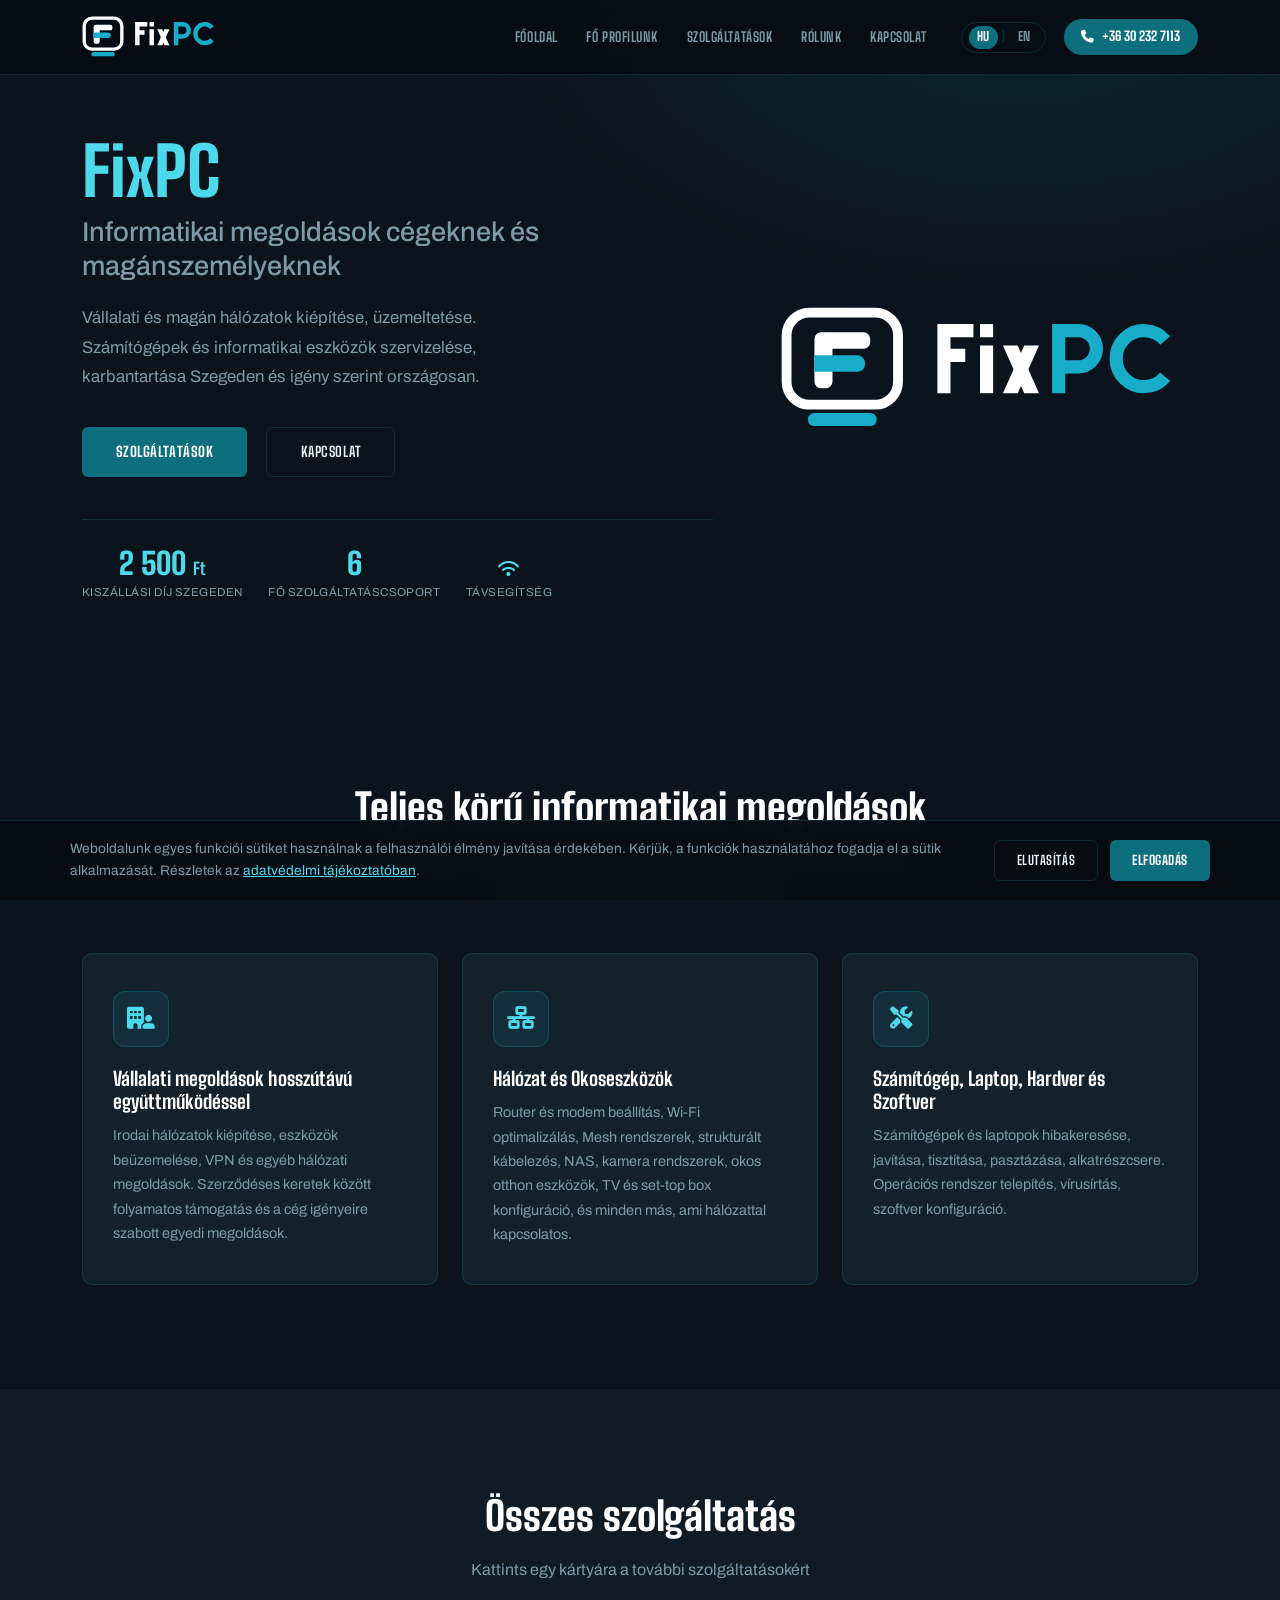
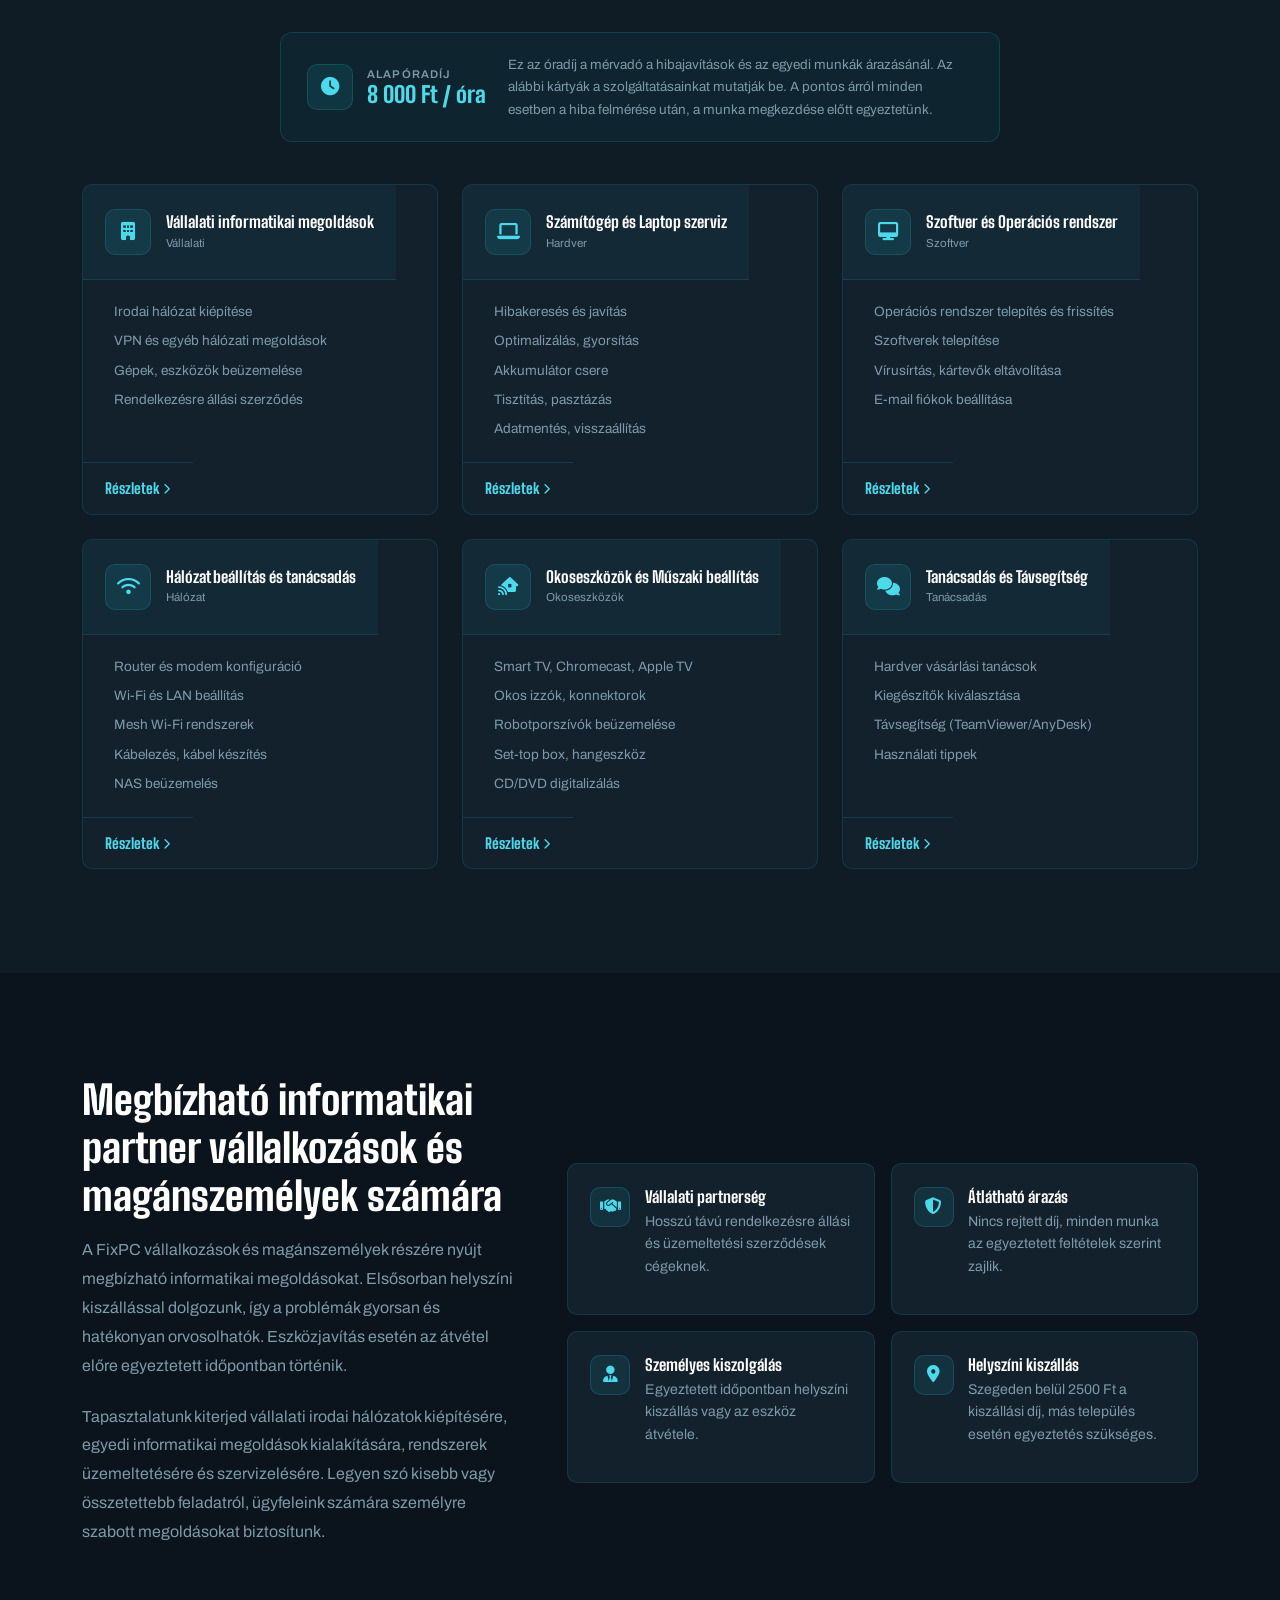
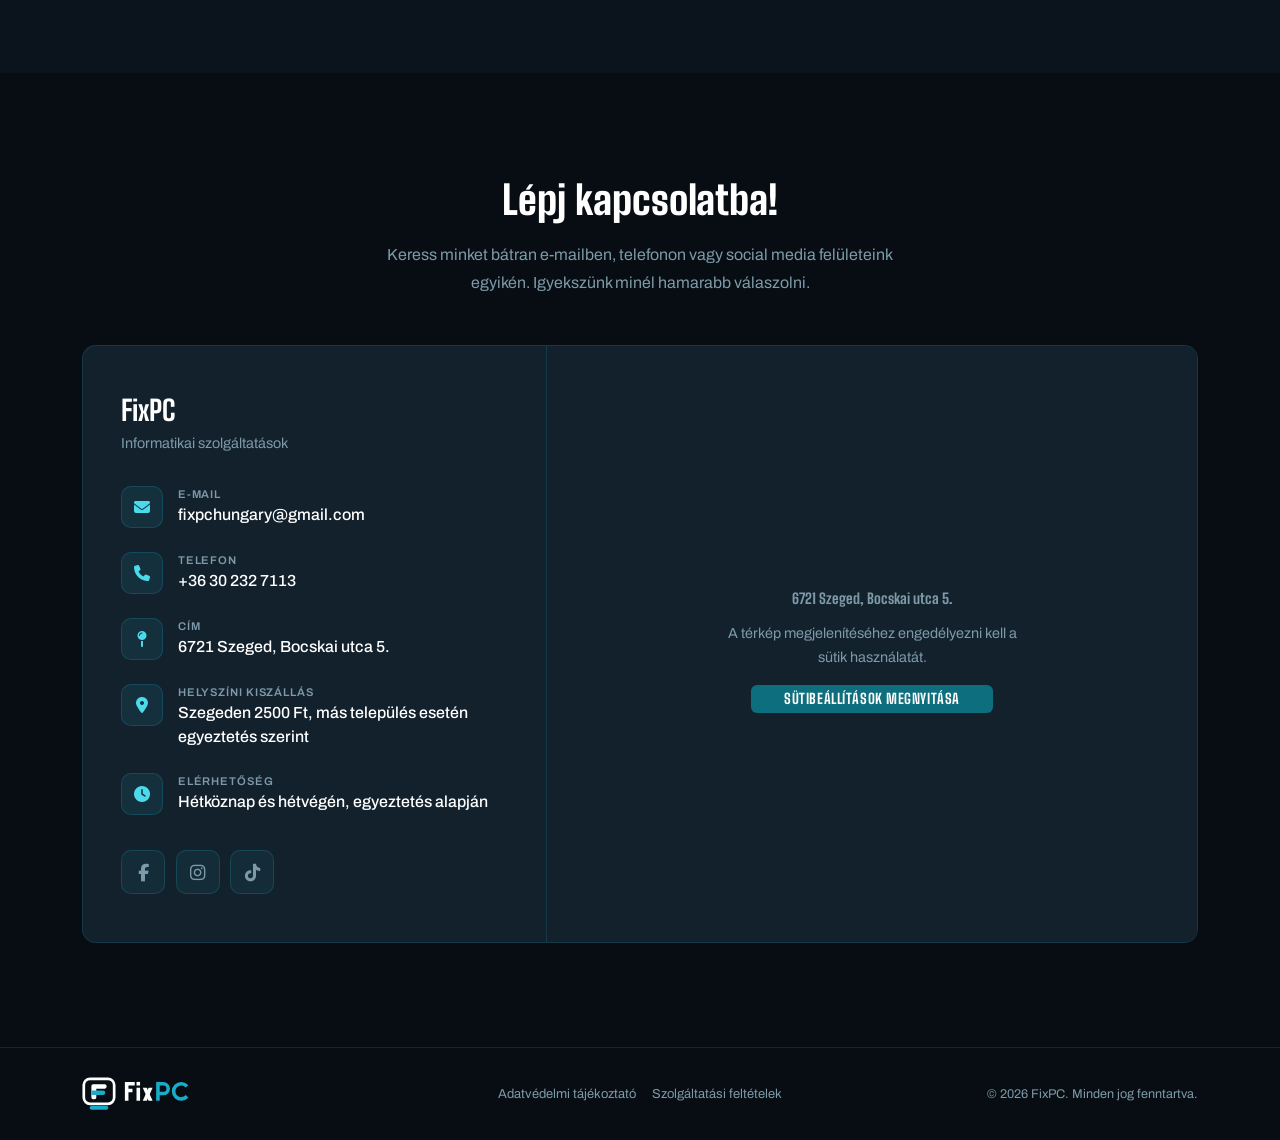
==== commit 8fc2a434: "Modify icon, replace in all site. Fix cookie banner" ====
--- a/index.html
+++ b/index.html
@@ -3,9 +3,30 @@
 <head>
     <meta charset="utf-8" />
     <meta name="viewport" content="width=device-width, initial-scale=1, shrink-to-fit=no" />
-    <meta name="description" content="FixPC – Számítógép és laptop szerviz, hálózat beállítás, okoseszközök, IT tanácsadás Szegeden." />
-    <title>FixPC – IT Szolgáltatások | Szeged</title>
-    <link rel="icon" type="image/png" href="assets/img/Logo.png" />
+    <meta name="description" content="Számítógép és laptop szerviz, hálózati beállítás és IT tanácsadás magánszemélyeknek Szegeden, valamint vállalati informatikai megoldások, céges hálózatkiépítés és rendelkezésre állási szerződés cégeknek. Kiszállás Szegeden, egyeztetés alapján országosan is." />
+    <meta name="keywords" content="számítógép szerviz Szeged, laptop javítás Szeged, hálózat kiépítés Szeged, IT szolgáltatás Szeged, vállalati informatikai megoldások, IT szolgáltatás cégeknek, céges hálózat kiépítés, IT support vállalkozásoknak, vállalati IT partner Szeged, okoseszköz beüzemelés, informatikai tanácsadás, távsegítség" />
+    <meta name="robots" content="index, follow" />
+    <meta name="author" content="FixPC" />
+    <title>FixPC – IT Szolgáltatás Magánszemélyeknek és Cégeknek | Szeged</title>
+    <link rel="canonical" href="https://fixpc.hu/" />
+    <link rel="alternate" hreflang="hu" href="https://fixpc.hu/" />
+    <link rel="alternate" hreflang="en" href="https://fixpc.hu/index-en.html" />
+    <link rel="alternate" hreflang="x-default" href="https://fixpc.hu/" />
+
+    <meta property="og:type" content="website" />
+    <meta property="og:site_name" content="FixPC" />
+    <meta property="og:locale" content="hu_HU" />
+    <meta property="og:locale:alternate" content="en_US" />
+    <meta property="og:title" content="FixPC – IT Szolgáltatás Magánszemélyeknek és Cégeknek | Szeged" />
+    <meta property="og:description" content="Számítógép és laptop szerviz, hálózati beállítás és IT tanácsadás magánszemélyeknek Szegeden, valamint vállalati informatikai megoldások, céges hálózatkiépítés és rendelkezésre állási szerződés cégeknek." />
+    <meta property="og:url" content="https://fixpc.hu/" />
+    <meta property="og:image" content="https://fixpc.hu/assets/img/Logo.png" />
+    <meta name="twitter:card" content="summary" />
+    <meta name="twitter:title" content="FixPC – IT Szolgáltatás Magánszemélyeknek és Cégeknek | Szeged" />
+    <meta name="twitter:description" content="Számítógép és laptop szerviz, hálózati beállítás, IT tanácsadás és vállalati informatikai megoldások Szegeden." />
+    <meta name="twitter:image" content="https://fixpc.hu/assets/img/Logo.png" />
+
+    <link rel="icon" type="image/x-icon" href="assets/img/favicon.ico" />
     <!-- Minden eszköz helyben tárolva – nincs külső CDN-kérés -->
     <link rel="preload" href="assets/fonts/BigShoulders-800-latin.woff2" as="font" type="font/woff2" crossorigin />
     <link rel="preload" href="assets/fonts/BigShoulders-800-latinext.woff2" as="font" type="font/woff2" crossorigin />
@@ -15,6 +36,56 @@
     <link rel="stylesheet" href="css/fonts.css" />
     <link rel="stylesheet" href="css/fontawesome.css" />
     <link rel="stylesheet" href="css/style.css" />
+    <script type="application/ld+json">
+    {
+        "@context": "https://schema.org",
+        "@type": ["LocalBusiness", "ProfessionalService"],
+        "@id": "https://fixpc.hu/#business",
+        "name": "FixPC",
+        "legalName": "FixPC - Szerencsés Attila e.v.",
+        "description": "Számítógép és laptop szerviz, hálózati beállítás és IT tanácsadás magánszemélyeknek, valamint vállalati informatikai megoldások és céges hálózatkiépítés cégeknek Szegeden.",
+        "image": "https://fixpc.hu/assets/img/Logo.png",
+        "logo": "https://fixpc.hu/assets/img/Logo.png",
+        "url": "https://fixpc.hu/",
+        "telephone": "+36302327113",
+        "email": "fixpchungary@gmail.com",
+        "priceRange": "8000 Ft/óra",
+        "address": {
+            "@type": "PostalAddress",
+            "streetAddress": "Bocskai utca 5.",
+            "addressLocality": "Szeged",
+            "postalCode": "6721",
+            "addressCountry": "HU"
+        },
+        "geo": {
+            "@type": "GeoCoordinates",
+            "latitude": 46.25757378015459,
+            "longitude": 20.14565387673573
+        },
+        "areaServed": [
+            { "@type": "City", "name": "Szeged" },
+            { "@type": "Country", "name": "Magyarország" }
+        ],
+        "sameAs": [
+            "https://www.facebook.com/FixPCSzeged/",
+            "https://www.instagram.com/fixpchungary",
+            "https://www.tiktok.com/@fixpchungary"
+        ],
+        "hasOfferCatalog": {
+            "@type": "OfferCatalog",
+            "name": "Szolgáltatások",
+            "itemListElement": [
+                { "@type": "Offer", "itemOffered": { "@type": "Service", "name": "Vállalati informatikai megoldások", "audience": { "@type": "BusinessAudience", "name": "Cégek, vállalkozások" } } },
+                { "@type": "Offer", "itemOffered": { "@type": "Service", "name": "Céges hálózat kiépítés és VPN konfiguráció", "audience": { "@type": "BusinessAudience", "name": "Cégek, vállalkozások" } } },
+                { "@type": "Offer", "itemOffered": { "@type": "Service", "name": "Számítógép és Laptop szerviz" } },
+                { "@type": "Offer", "itemOffered": { "@type": "Service", "name": "Szoftver és Operációs rendszer telepítés" } },
+                { "@type": "Offer", "itemOffered": { "@type": "Service", "name": "Hálózat beállítás és Wi-Fi optimalizálás" } },
+                { "@type": "Offer", "itemOffered": { "@type": "Service", "name": "Okoseszközök és okosotthon beüzemelés" } },
+                { "@type": "Offer", "itemOffered": { "@type": "Service", "name": "IT tanácsadás és távsegítség" } }
+            ]
+        }
+    }
+    </script>
 </head>
 <body id="page-top">
 <!-- Refined-original direction: the site's original dark teal/cyan look, kept close to what was already working, with the AI-generic tells (animated grid background, generic template cards, overused default fonts) removed. Motion is intentionally minimal: a floating hero logo and standard hover feedback are the only animation. See DESIGN.md. -->
@@ -23,8 +94,7 @@
 <nav class="navbar navbar-expand-lg fixed-top" id="mainNav">
     <div class="container">
         <a class="navbar-brand" href="#page-top">
-            <img src="assets/img/logo-trimmed.png" class="brand-mark" alt="" aria-hidden="true" />
-            <span class="brand-word">Fix<span class="pc">PC</span></span>
+            <img src="assets/img/logo.svg" class="brand-mark" alt="FixPC" />
         </a>
         <button class="navbar-toggler" type="button" data-bs-toggle="collapse" data-bs-target="#navResp" aria-controls="navResp" aria-expanded="false" aria-label="Navigáció">
             <i class="fas fa-bars" aria-hidden="true"></i>
@@ -90,7 +160,7 @@
 
             <div class="col-lg-5 hero-logo-wrap">
                 <div class="hero-logo-halo" aria-hidden="true"></div>
-                <img src="assets/img/logo-trimmed.png" class="hero-logo-img" alt="FixPC" />
+                <img src="assets/img/logo.svg" class="hero-logo-img" alt="FixPC" />
             </div>
 
         </div>
@@ -468,8 +538,7 @@
         <div class="row align-items-center g-3">
             <div class="col-md-3 foot-logo">
                 <a href="index.html" class="foot-logo">
-                    <img src="assets/img/logo-trimmed.png" alt="" aria-hidden="true" />
-                    <span class="brand-word">Fix<span class="pc">PC</span></span>
+                    <img src="assets/img/logo.svg" alt="FixPC" />
                 </a>
             </div>
             <div class="col-md-6 text-center">
@@ -491,12 +560,12 @@
 </a>
 
 <!-- ══════════════ COOKIE BANNER ══════════════ -->
-<div class="cookie-banner" id="cookieBanner" role="dialog" aria-live="polite" aria-label="Sütik kezelése">
-    <div class="cookie-banner-inner">
+<div class="consent-bar" id="consentBar" role="dialog" aria-live="polite" aria-label="Sütik kezelése">
+    <div class="consent-bar-inner">
         <p>Weboldalunk egyes funkciói sütiket használnak a felhasználói élmény javítása érdekében. Kérjük, a funkciók használatához fogadja el a sütik alkalmazását. Részletek az <a href="privacy-policy.html">adatvédelmi tájékoztatóban</a>.</p>
-        <div class="cookie-banner-actions">
-            <button type="button" class="btn-out" id="cookieReject">Elutasítás</button>
-            <button type="button" class="btn-main" id="cookieAccept">Elfogadás</button>
+        <div class="consent-bar-actions">
+            <button type="button" class="btn-out" id="consentReject">Elutasítás</button>
+            <button type="button" class="btn-main" id="consentAccept">Elfogadás</button>
         </div>
     </div>
 </div>
--- a/css/style.css
+++ b/css/style.css
@@ -56,7 +56,7 @@
 
 .navbar-brand { display:flex; align-items:center; gap:.55rem; transform-origin: left center; transition: transform .3s; }
 .brand-mark { height: 42px; width: auto; transition: transform .3s; flex-shrink: 0; }
-.navbar-brand:hover .brand-mark { transform: rotate(-8deg) scale(1.05); }
+.navbar-brand:hover .brand-mark { transform: rotate(-3deg) scale(1.05); }
 .brand-word { font-family: var(--fh); font-weight: 700; font-size: 1.3rem; letter-spacing: .01em; line-height: 1; color: var(--text); }
 .brand-word .pc { color: var(--accent); }
 
@@ -128,9 +128,8 @@
     letter-spacing: .04em; text-transform: uppercase;
     padding: .88rem 2.1rem; border-radius: 6px; text-decoration: none;
     display: inline-block; transition: all .25s;
-    box-shadow: 0 4px 18px rgba(26,143,160,.35);
-}
-.btn-main:hover { filter: brightness(1.15); transform: translateY(-2px); box-shadow: 0 8px 26px rgba(26,143,160,.5); color:#fff; }
+}
+.btn-main:hover { filter: brightness(1.15); transform: translateY(-2px); color:#fff; }
 .btn-out {
     background: transparent; border: 1.5px solid var(--border);
     color: var(--text); font-family: var(--fh); font-weight: 600;
@@ -149,13 +148,11 @@
 .hero-logo-wrap { position:relative; display:flex; align-items:center; justify-content:center; padding: 3rem 1.5rem; }
 .hero-logo-halo {
     position:absolute; top:50%; left:50%; transform:translate(-50%,-50%);
-    width:340px; height:340px; max-width:100%; border-radius:50%;
-    background:radial-gradient(circle, rgba(26,143,160,.18) 0%, transparent 68%);
+    width:480px; height:220px; max-width:100%; border-radius:50%;
 }
 .hero-logo-img {
-    width: clamp(180px, 22vw, 260px);
+    width: clamp(240px, 32vw, 400px);
     position:relative; z-index:2;
-    filter: drop-shadow(0 0 32px rgba(26,143,160,.4));
     animation: float 6s ease-in-out infinite;
 }
 @keyframes float { 0%,100% { transform: translateY(0); } 50% { transform: translateY(-14px); } }
@@ -364,7 +361,7 @@
 /* ══════════════════════════════════════════
    COOKIE BANNER
 ══════════════════════════════════════════ */
-.cookie-banner {
+.consent-bar {
     position: fixed; left:0; right:0; bottom:0; z-index: 1070;
     background: rgba(7,13,19,.97);
     backdrop-filter: blur(10px);
@@ -372,17 +369,17 @@
     padding: 1.1rem 1.4rem;
     transform: translateY(100%); transition: transform .35s ease;
 }
-.cookie-banner.is-visible { transform: translateY(0); }
-.cookie-banner-inner {
+.consent-bar.is-visible { transform: translateY(0); }
+.consent-bar-inner {
     max-width: 1140px; margin: 0 auto;
     display:flex; align-items:center; gap:1.5rem; flex-wrap:wrap;
 }
-.cookie-banner p { color: var(--text-muted); font-size:.86rem; line-height:1.6; margin:0; flex:1; min-width:240px; }
-.cookie-banner-actions { display:flex; gap:.7rem; flex-shrink:0; margin-left:auto; }
-.cookie-banner .btn-main, .cookie-banner .btn-out { padding:.62rem 1.4rem; font-size:.8rem; margin:0; }
+.consent-bar p { color: var(--text-muted); font-size:.86rem; line-height:1.6; margin:0; flex:1; min-width:240px; }
+.consent-bar-actions { display:flex; gap:.7rem; flex-shrink:0; margin-left:auto; }
+.consent-bar .btn-main, .consent-bar .btn-out { padding:.62rem 1.4rem; font-size:.8rem; margin:0; }
 @media (max-width:575px) {
-    .cookie-banner-actions { width:100%; margin-left:0; }
-    .cookie-banner .btn-main, .cookie-banner .btn-out { flex:1; text-align:center; }
+    .consent-bar-actions { width:100%; margin-left:0; }
+    .consent-bar .btn-main, .consent-bar .btn-out { flex:1; text-align:center; }
 }
 
 /* ══════════════════════════════════════════
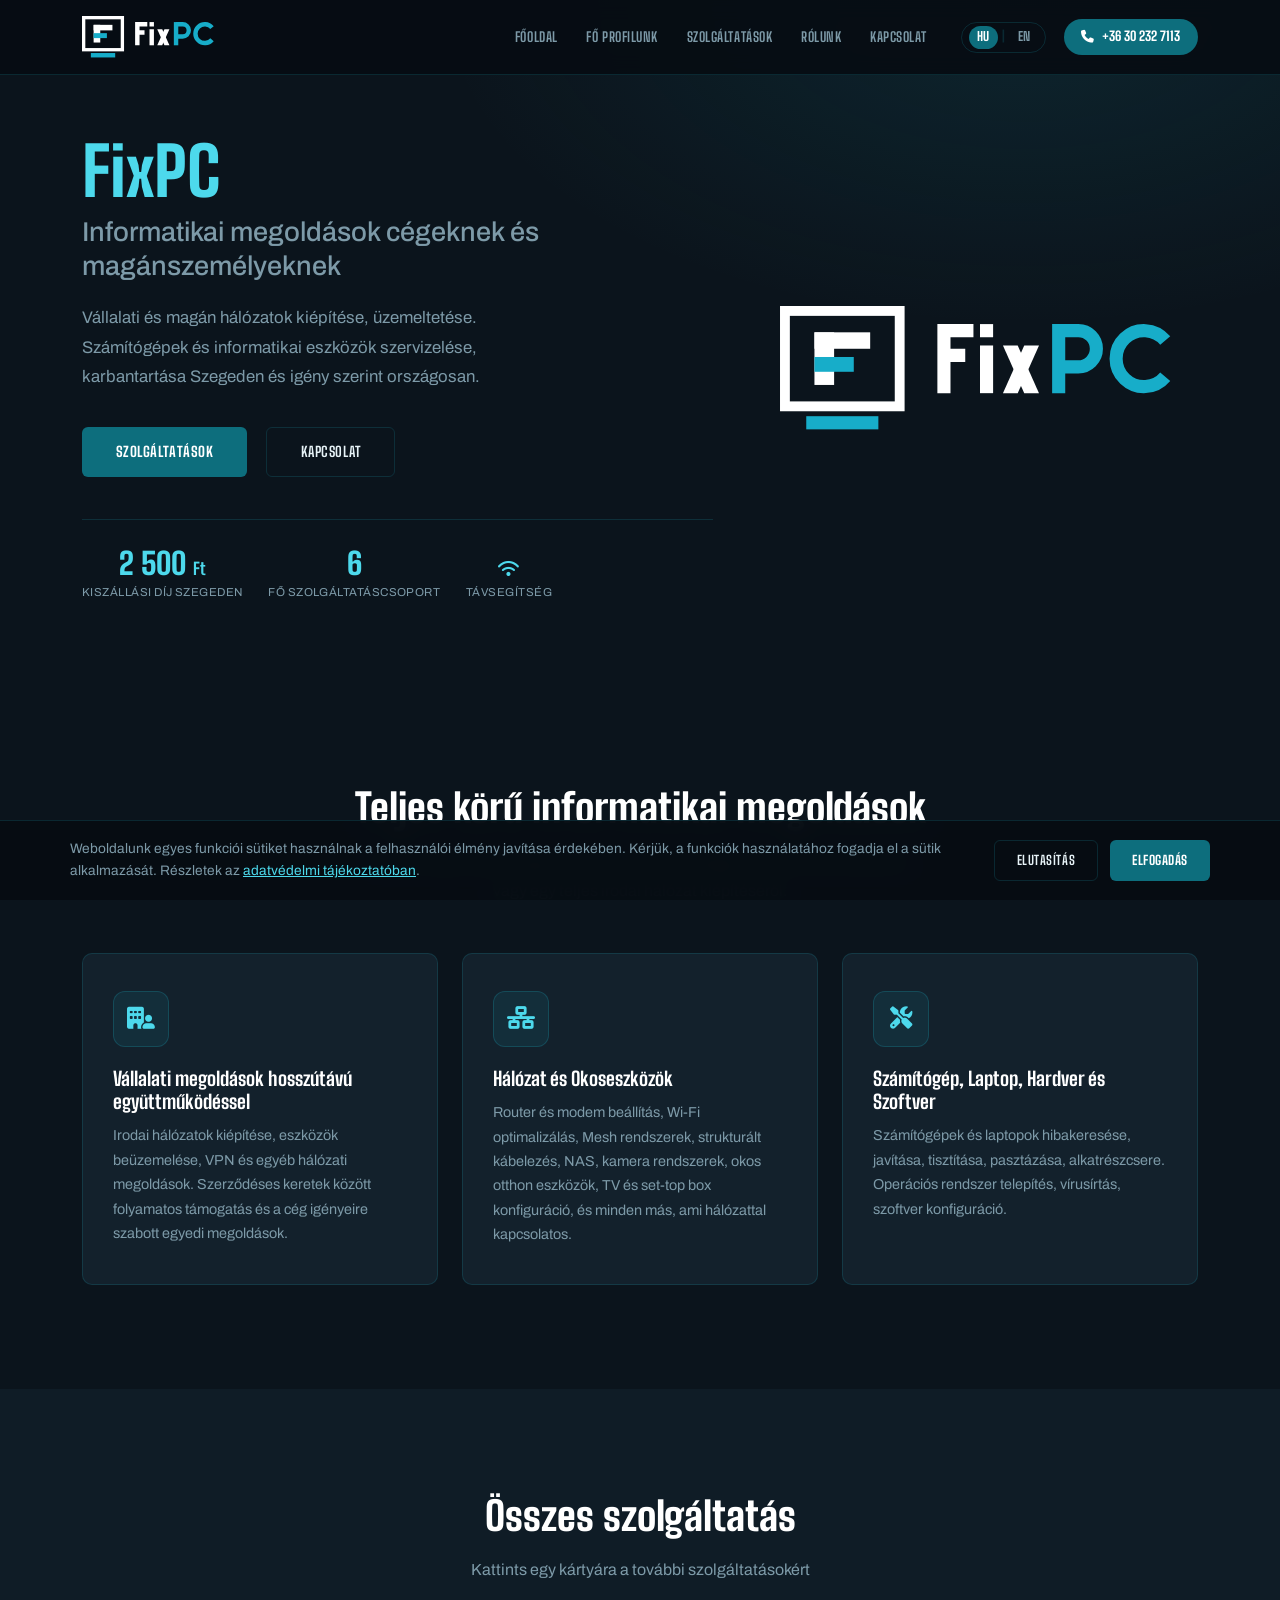
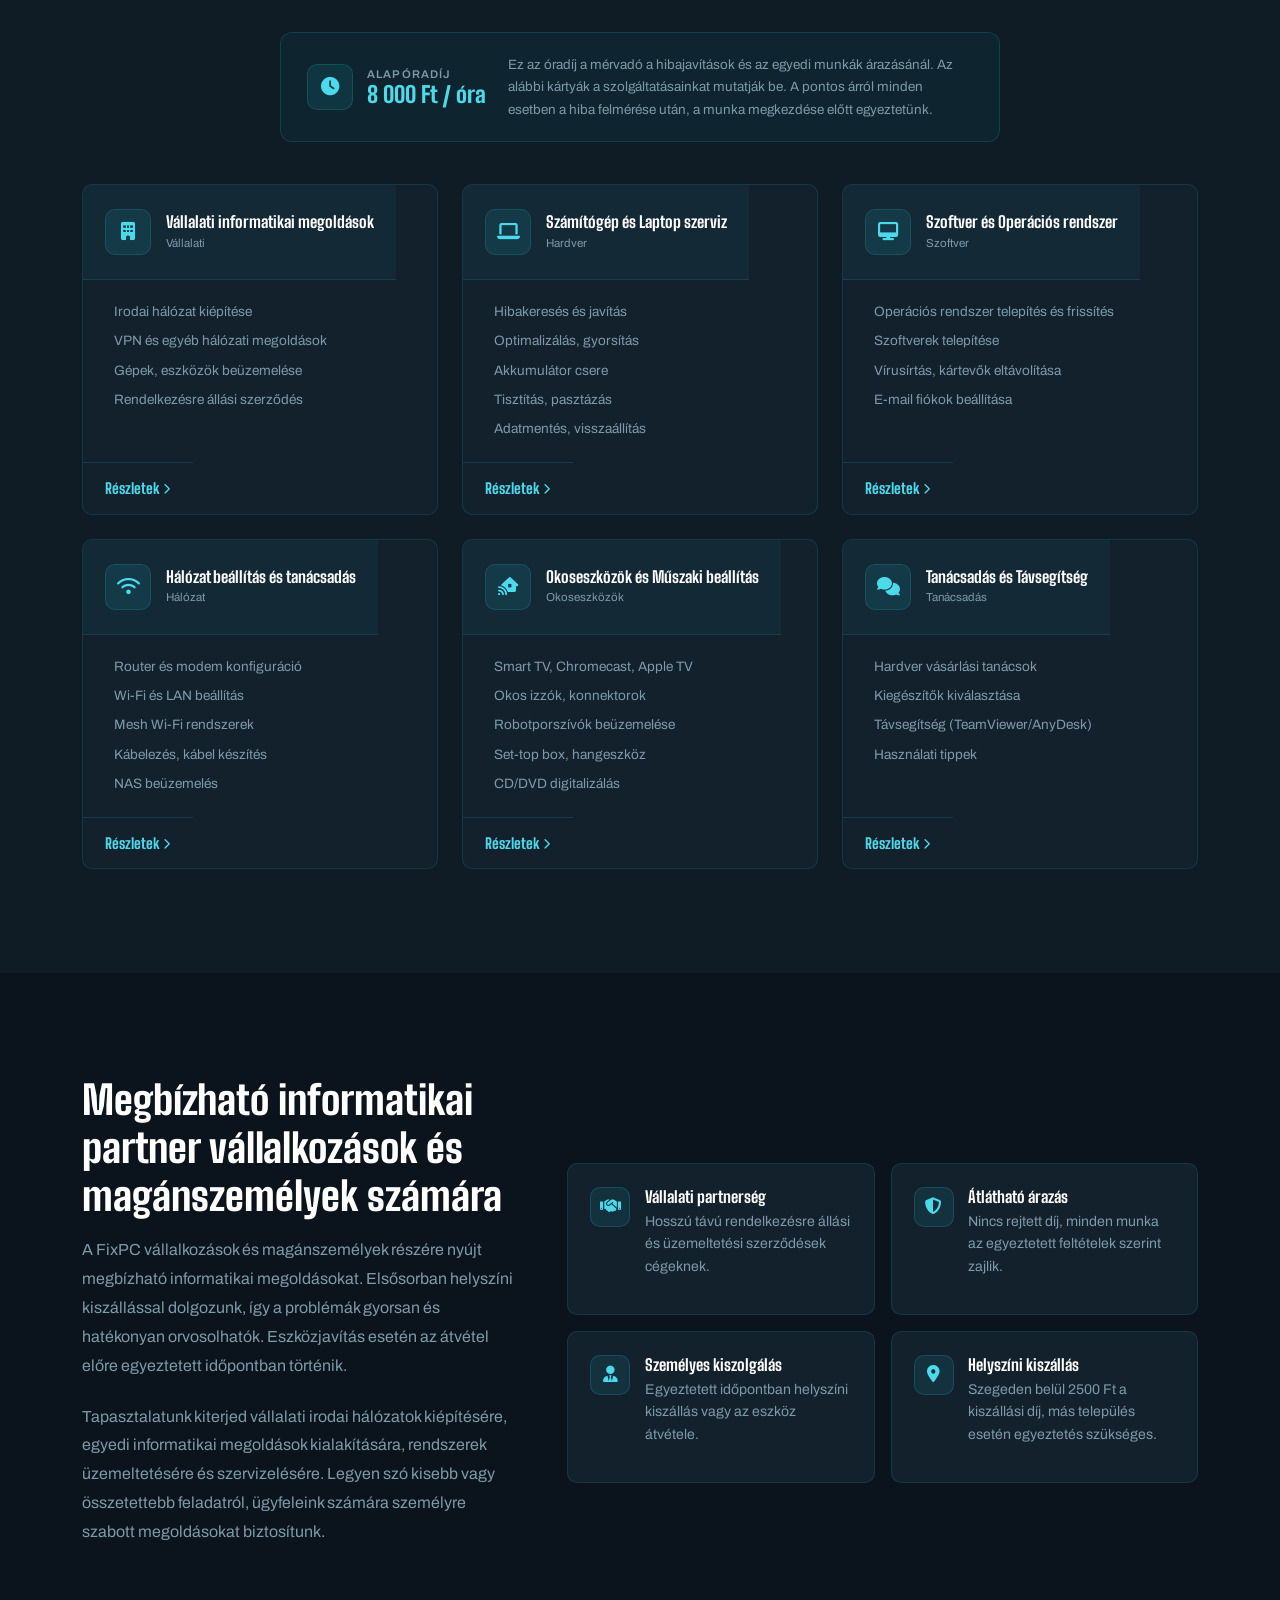
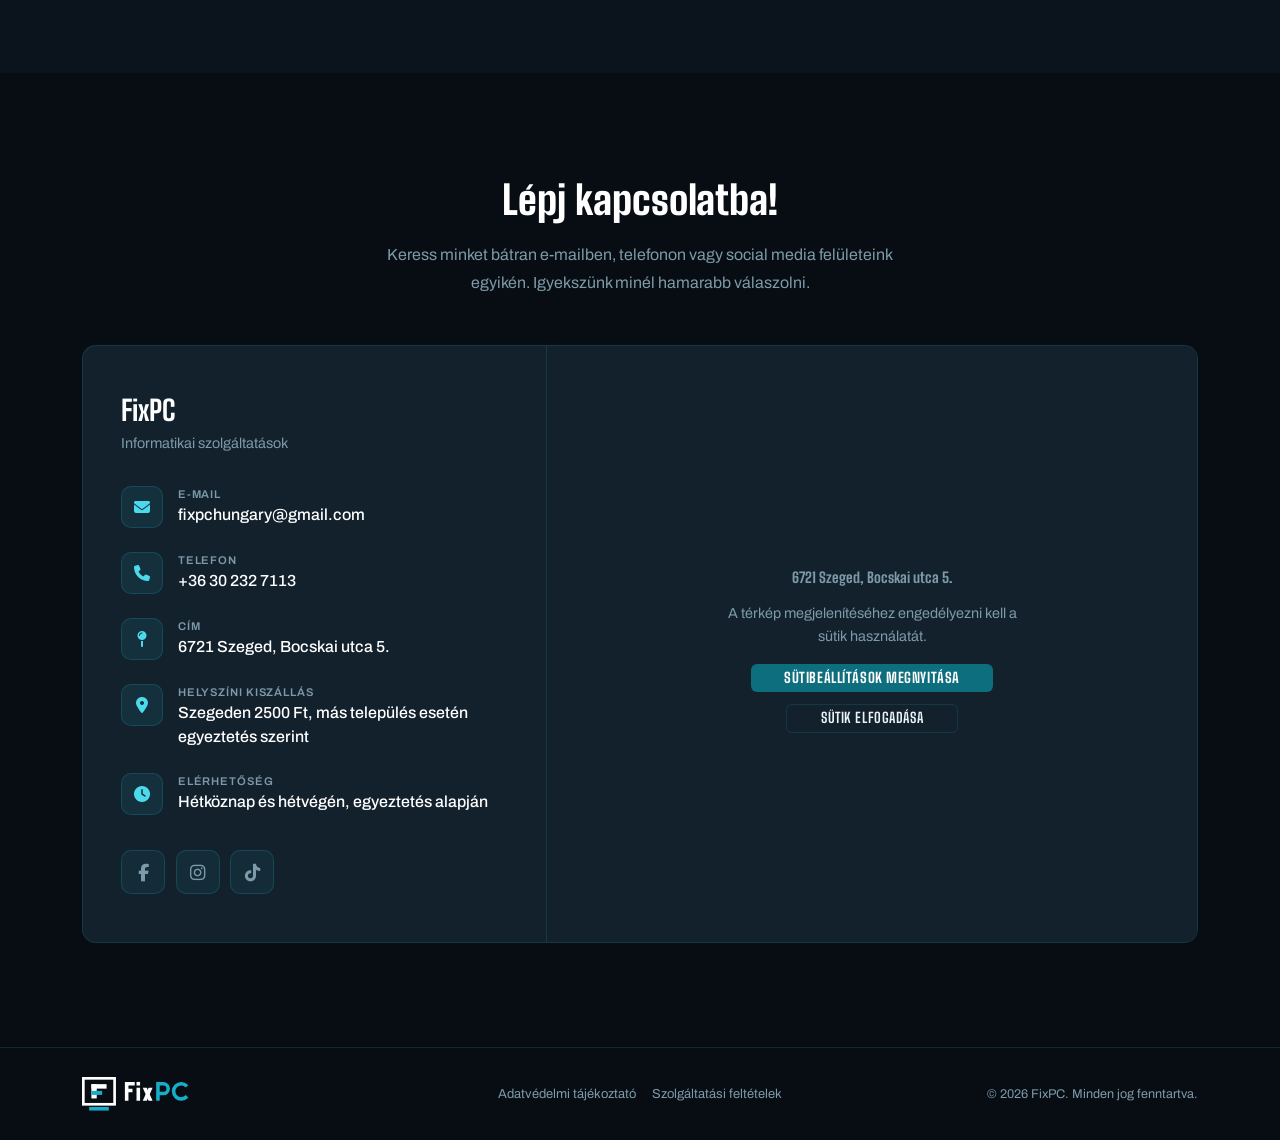
==== commit e947a73c: "Add accept cookies button into map placeholder" ====
--- a/index.html
+++ b/index.html
@@ -513,6 +513,7 @@
                                 <p class="map-consent-address">6721 Szeged, Bocskai utca 5.</p>
                                 <p>A térkép megjelenítéséhez engedélyezni kell a sütik használatát.</p>
                                 <button type="button" class="btn-main" id="mapConsentBtn">Sütibeállítások megnyitása</button>
+                                <button type="button" class="btn-out" id="mapConsentAcceptBtn">Sütik elfogadása</button>
                             </div>
                             <button type="button" class="map-wake" data-map-wake aria-label="Térkép aktiválása görgetéshez">
                                 <i class="fas fa-location-dot" aria-hidden="true"></i>
--- a/css/style.css
+++ b/css/style.css
@@ -336,6 +336,7 @@
 .map-consent p { color: var(--text-muted); font-size:.9rem; max-width:320px; margin:0 0 .3rem; line-height:1.6; }
 .map-consent-address { font-family:var(--fh); font-weight:700; font-size:1rem; color:#fff; margin-bottom:.1rem !important; }
 .map-consent.is-hidden { display:none; }
+.map-consent .btn-out { margin-left:0; }
 
 /* ══════════════════════════════════════════
    FOOTER
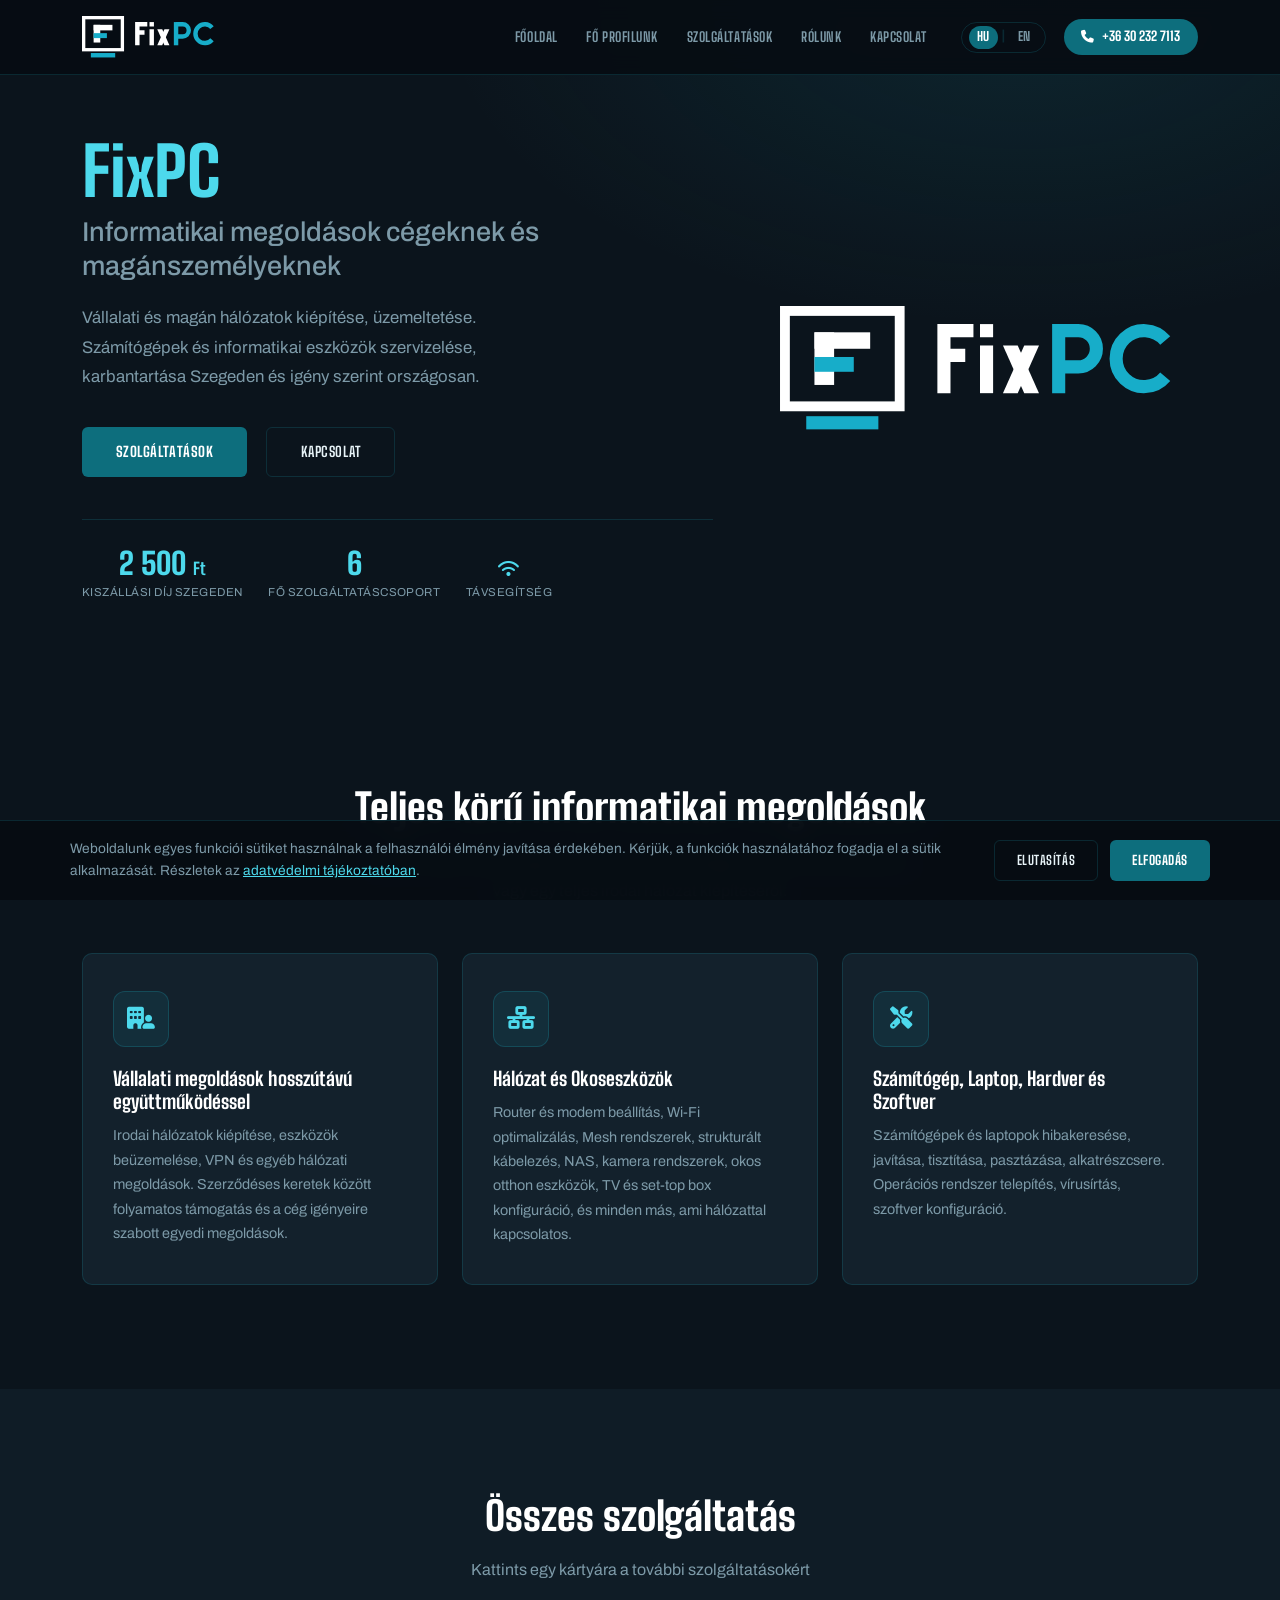
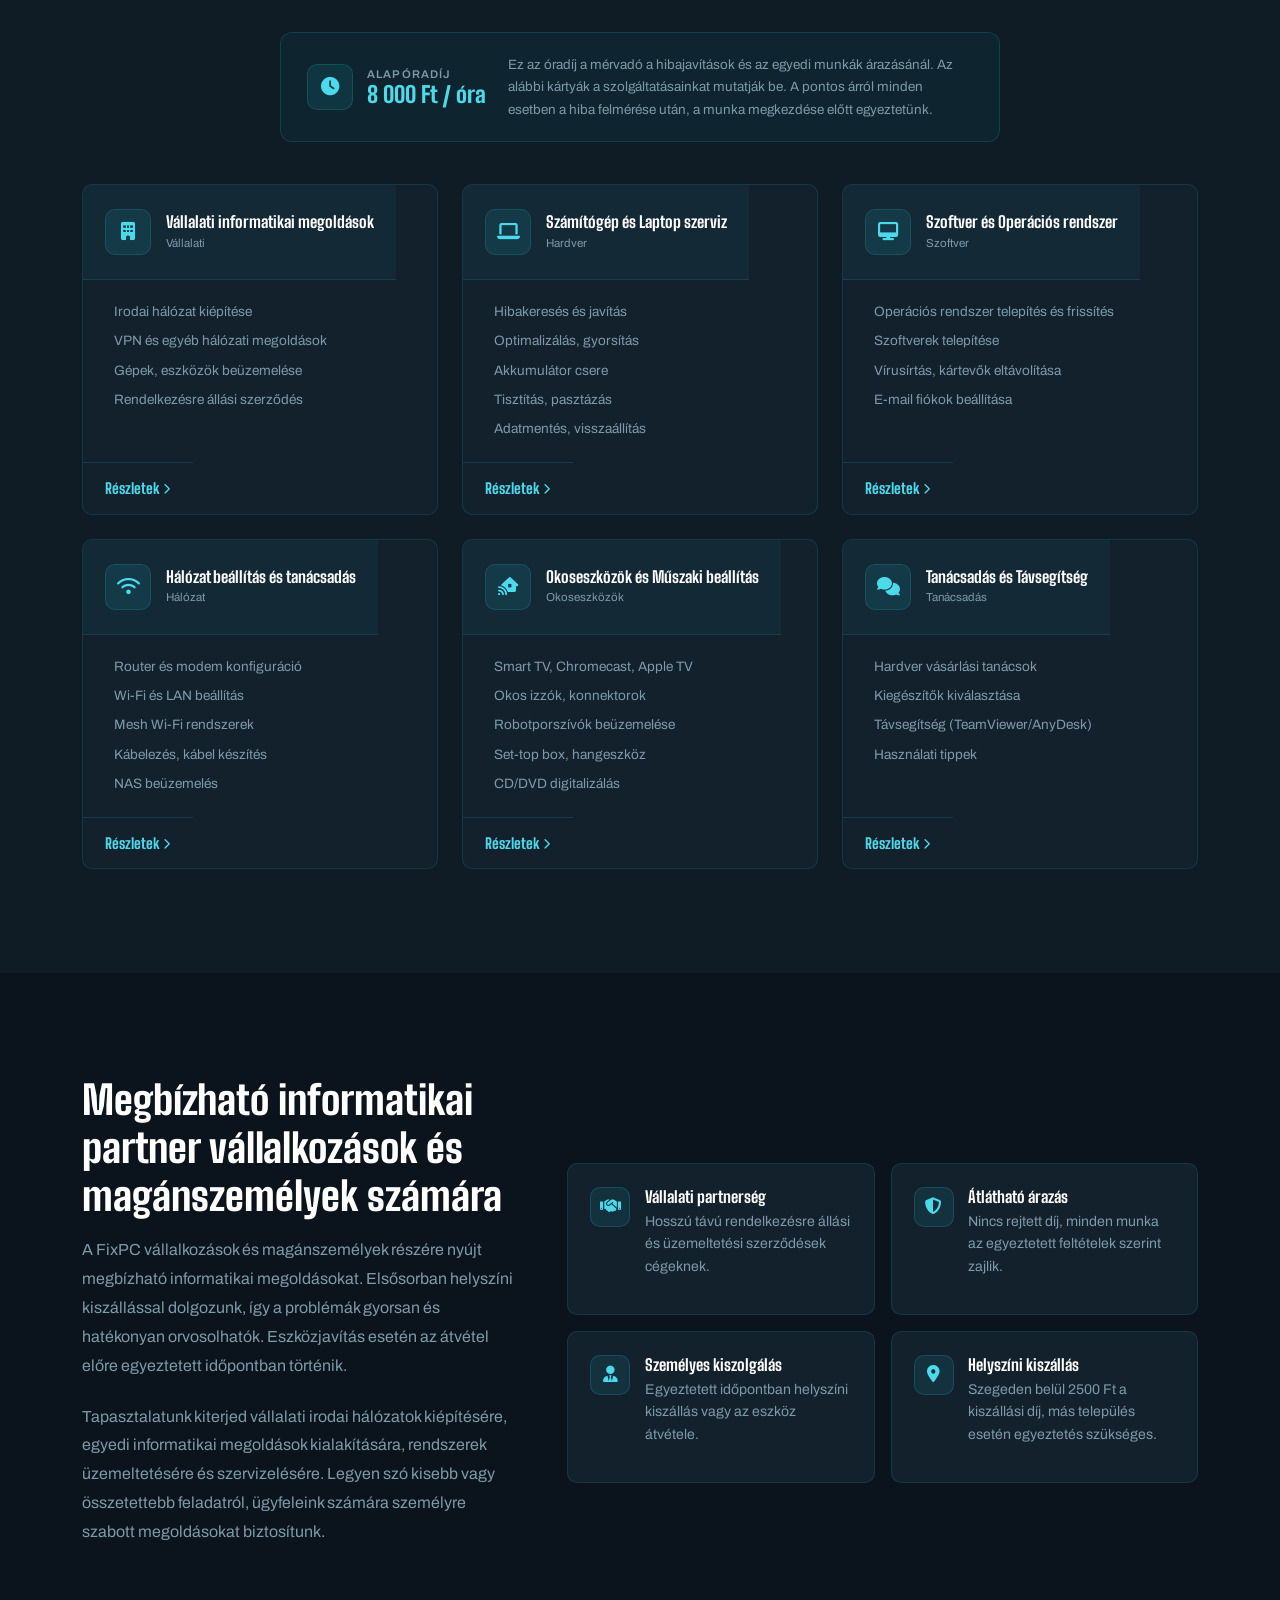
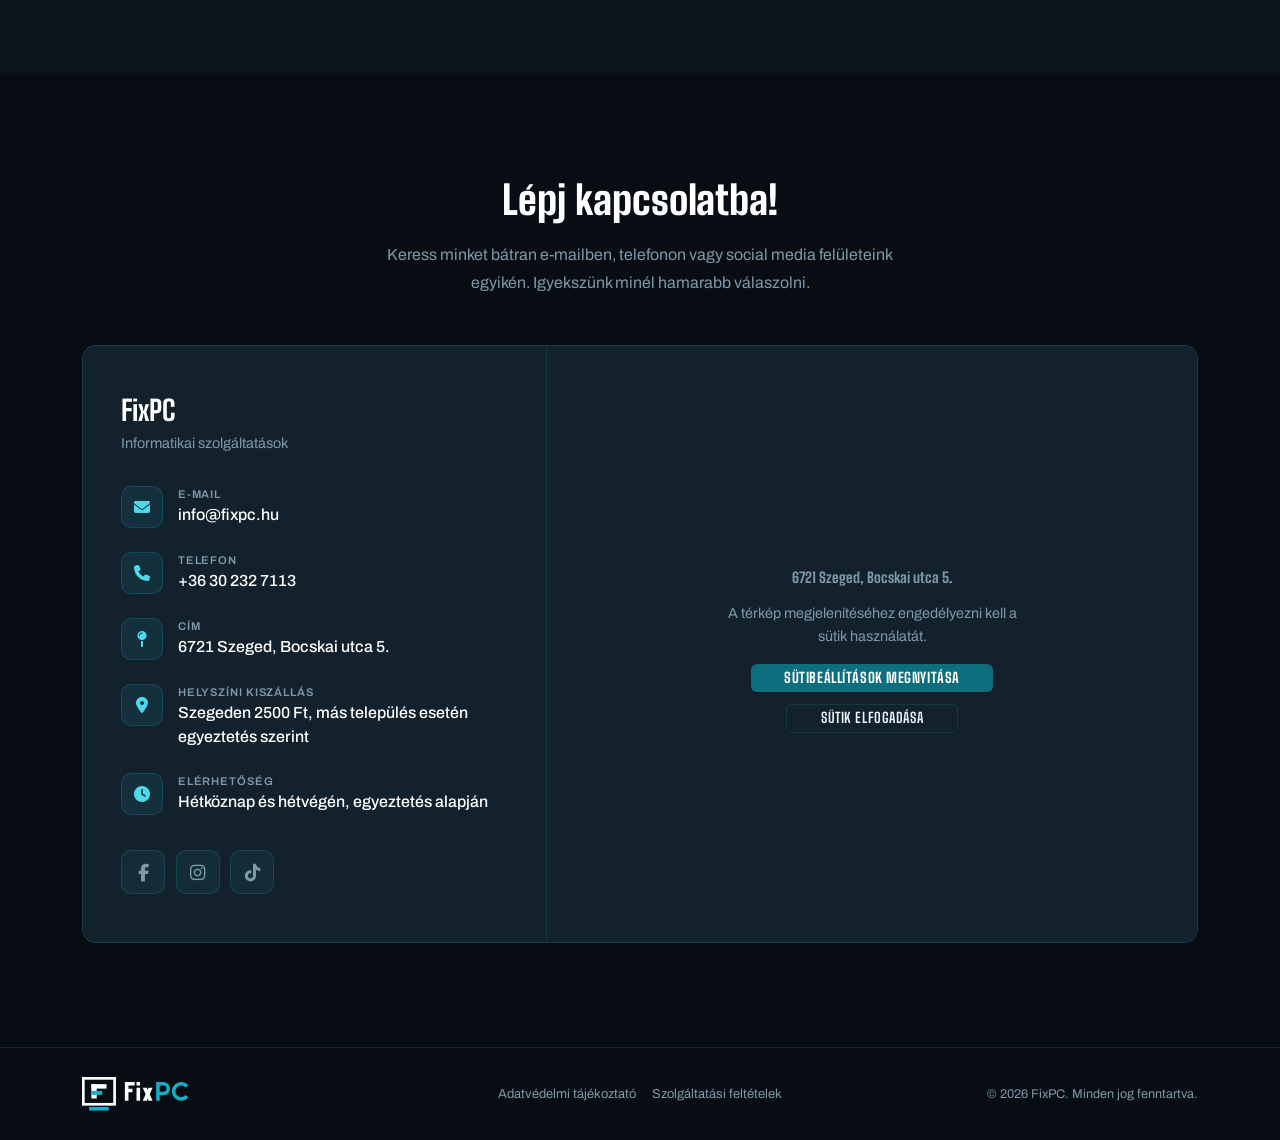
==== commit 21e7f4c9: "Modify email address" ====
--- a/index.html
+++ b/index.html
@@ -20,13 +20,13 @@
     <meta property="og:title" content="FixPC – IT Szolgáltatás Magánszemélyeknek és Cégeknek | Szeged" />
     <meta property="og:description" content="Számítógép és laptop szerviz, hálózati beállítás és IT tanácsadás magánszemélyeknek Szegeden, valamint vállalati informatikai megoldások, céges hálózatkiépítés és rendelkezésre állási szerződés cégeknek." />
     <meta property="og:url" content="https://fixpc.hu/" />
-    <meta property="og:image" content="https://fixpc.hu/assets/img/Logo.png" />
-    <meta name="twitter:card" content="summary" />
+    <meta property="og:image" content="https://fixpc.hu/assets/img/fixpc-og.png" />
+    <meta name="twitter:card" content="summary_large_image" />
     <meta name="twitter:title" content="FixPC – IT Szolgáltatás Magánszemélyeknek és Cégeknek | Szeged" />
     <meta name="twitter:description" content="Számítógép és laptop szerviz, hálózati beállítás, IT tanácsadás és vállalati informatikai megoldások Szegeden." />
-    <meta name="twitter:image" content="https://fixpc.hu/assets/img/Logo.png" />
-
-    <link rel="icon" type="image/x-icon" href="assets/img/favicon.ico" />
+    <meta name="twitter:image" content="https://fixpc.hu/assets/img/fixpc-og.png" />
+
+    <link rel="icon" type="image/x-icon" href="/favicon.ico" />
     <!-- Minden eszköz helyben tárolva – nincs külső CDN-kérés -->
     <link rel="preload" href="assets/fonts/BigShoulders-800-latin.woff2" as="font" type="font/woff2" crossorigin />
     <link rel="preload" href="assets/fonts/BigShoulders-800-latinext.woff2" as="font" type="font/woff2" crossorigin />
@@ -44,11 +44,11 @@
         "name": "FixPC",
         "legalName": "FixPC - Szerencsés Attila e.v.",
         "description": "Számítógép és laptop szerviz, hálózati beállítás és IT tanácsadás magánszemélyeknek, valamint vállalati informatikai megoldások és céges hálózatkiépítés cégeknek Szegeden.",
-        "image": "https://fixpc.hu/assets/img/Logo.png",
-        "logo": "https://fixpc.hu/assets/img/Logo.png",
+        "image": "https://fixpc.hu/assets/img/fixpc-og.png",
+        "logo": "https://fixpc.hu/assets/img/logo.png",
         "url": "https://fixpc.hu/",
         "telephone": "+36302327113",
-        "email": "fixpchungary@gmail.com",
+        "email": "info@fixpc.hu",
         "priceRange": "8000 Ft/óra",
         "address": {
             "@type": "PostalAddress",
@@ -146,10 +146,10 @@
                             <div class="stat-num">2 500 <span class="stat-unit">Ft</span></div>
                             <div class="stat-lbl">Kiszállási díj Szegeden</div>
                         </div>
-                        <div>
+                        <a class="hero-stat-link" href="#portfolio">
                             <div class="stat-num">6</div>
                             <div class="stat-lbl">Fő szolgáltatáscsoport</div>
-                        </div>
+                        </a>
                         <div>
                             <div class="stat-num"><i class="fas fa-wifi stat-unit" aria-hidden="true"></i></div>
                             <div class="stat-lbl">Távsegítség</div>
@@ -459,7 +459,7 @@
                             <div class="c-icon"><i class="fas fa-envelope" aria-hidden="true"></i></div>
                             <div>
                                 <div class="c-lbl">E-mail</div>
-                                <div class="c-val"><a href="mailto:fixpchungary@gmail.com">fixpchungary@gmail.com</a></div>
+                                <div class="c-val"><a href="mailto:info@fixpc.hu">info@fixpc.hu</a></div>
                             </div>
                         </div>
                         <div class="c-item">
--- a/css/style.css
+++ b/css/style.css
@@ -141,6 +141,8 @@
 
 .hero-stats { display:flex; gap:1.6rem; flex-wrap:wrap; margin-top:2.6rem; padding-top:1.8rem; border-top:1px solid var(--border); }
 .hero-stats > div { text-align:center; }
+.hero-stat-link { text-align:center; display:block; text-decoration:none; color:inherit; transition:opacity .2s; }
+.hero-stat-link:hover, .hero-stat-link:focus-visible { opacity:.75; }
 .stat-num { font-family:var(--fh); font-weight:800; font-size:1.9rem; color:var(--accent); line-height:1; }
 .stat-num .stat-unit { font-size:.55em; font-weight:700; }
 .stat-lbl { font-size:.72rem; color:var(--text-muted); text-transform:uppercase; letter-spacing:.04em; margin-top:.3rem; }
@@ -409,3 +411,26 @@
     .hero-stats > div:last-child { flex:1 1 100%; }
     .lang-toggle { margin-left:0; margin-top:.5rem; }
 }
+
+/* ══════════════════════════════════════════
+   404 OLDAL
+══════════════════════════════════════════ */
+.error-page {
+    min-height: 100vh;
+    display: flex;
+    align-items: center;
+    padding: 8.5rem 1.5rem 5rem;
+    text-align: center;
+    background: radial-gradient(ellipse 900px 500px at 80% 0%, rgba(26,143,160,.14), transparent 65%), var(--bg-dark);
+}
+.error-page .container { max-width: 640px; }
+.error-code {
+    font-family: var(--fh); font-weight: 800; font-size: clamp(4rem,12vw,7rem);
+    line-height: 1; color: var(--accent); margin-bottom: .5rem;
+}
+.error-title {
+    font-family: var(--fh); font-weight: 800; font-size: clamp(1.5rem,3.5vw,2.2rem);
+    color: #fff; margin-bottom: 1rem;
+}
+.error-text { color: var(--text-muted); font-size: 1.05rem; line-height: 1.7; margin-bottom: .6rem; }
+.error-text-en { color: var(--text-muted); font-size: .92rem; line-height: 1.6; margin-bottom: 2.2rem; }
